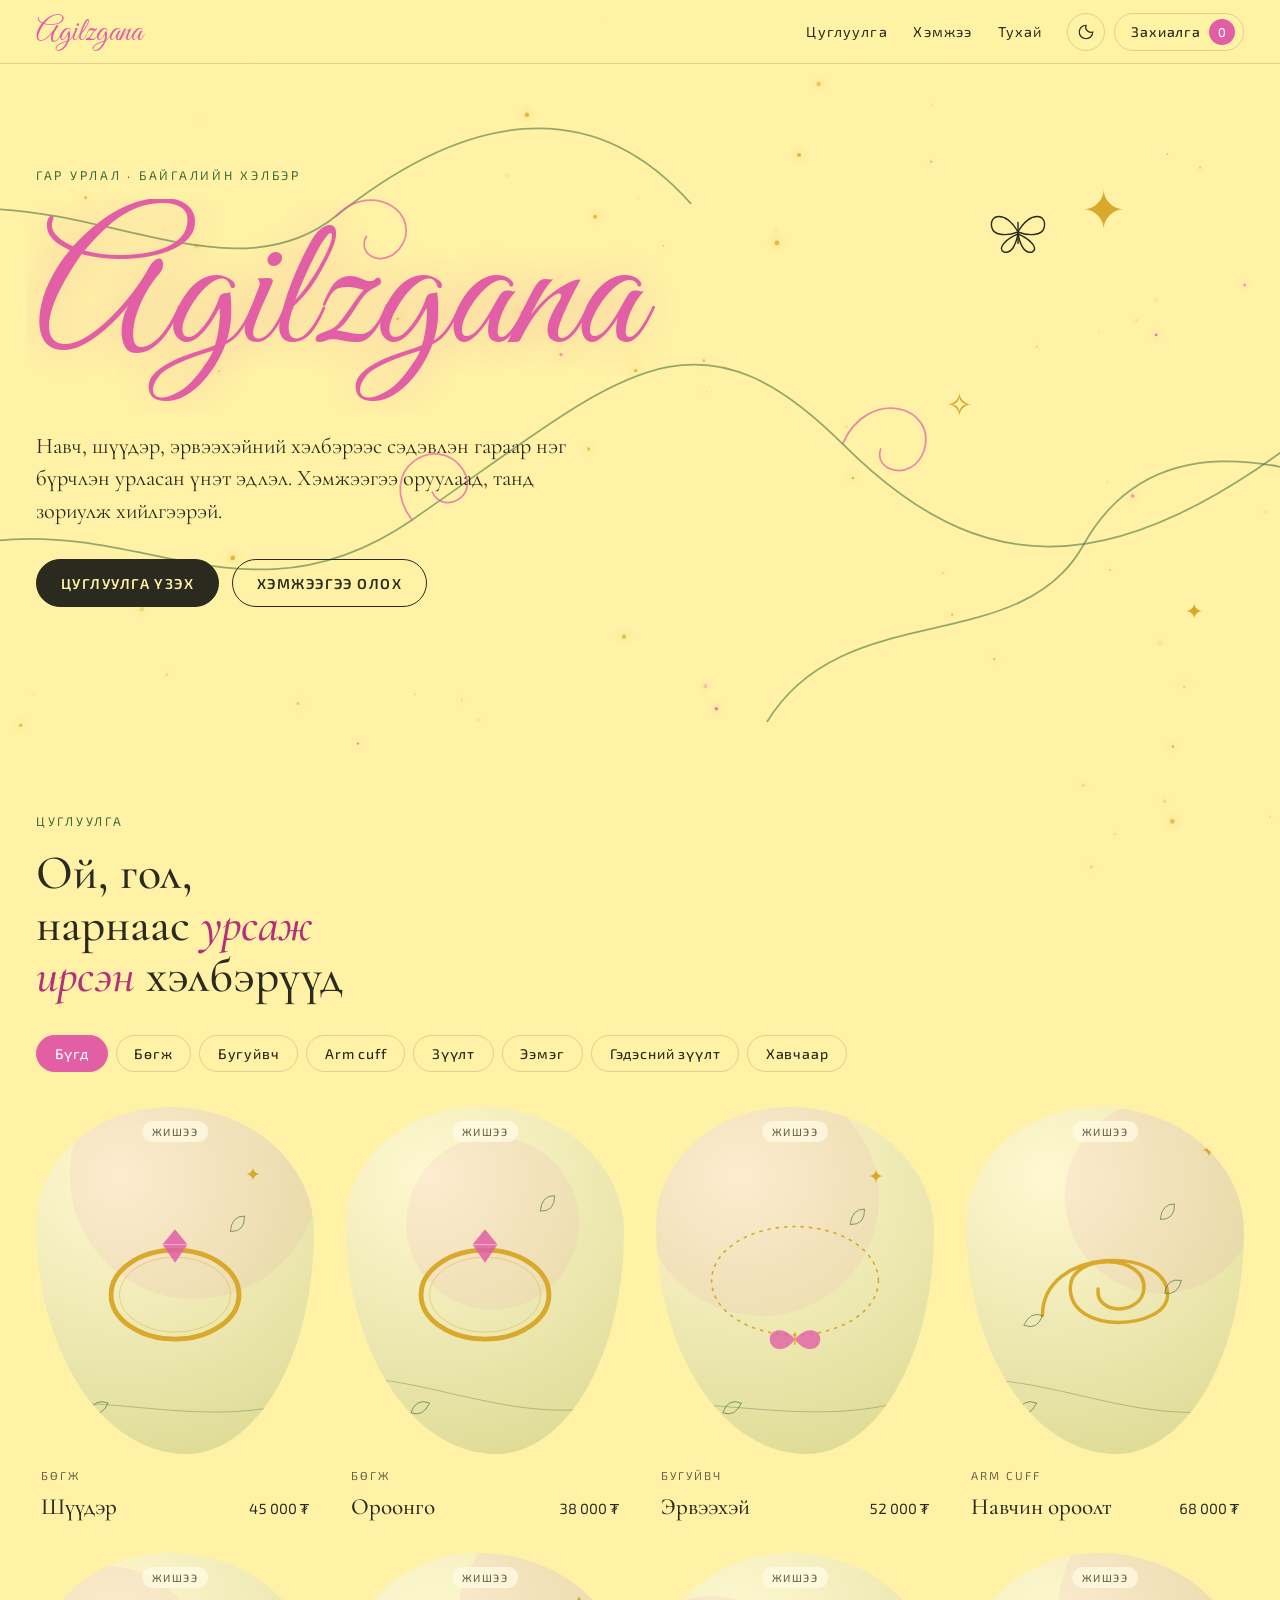
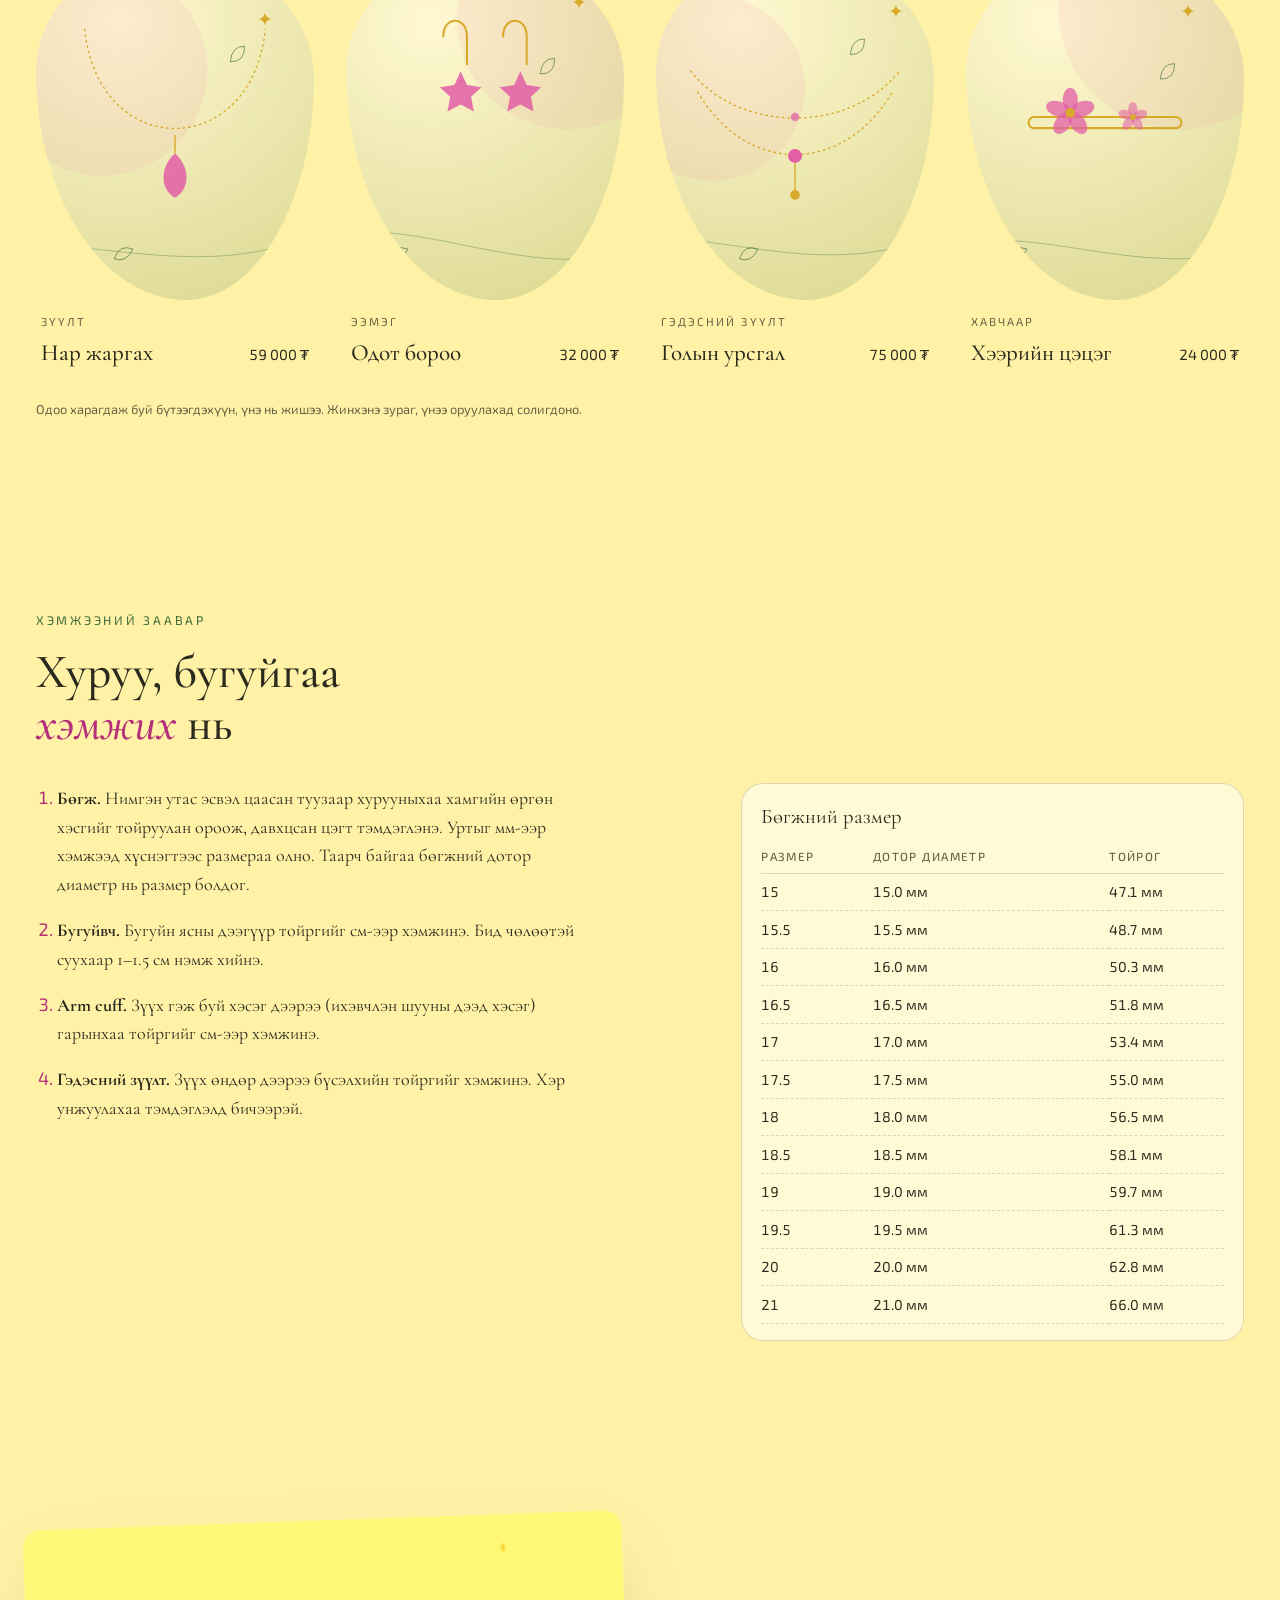
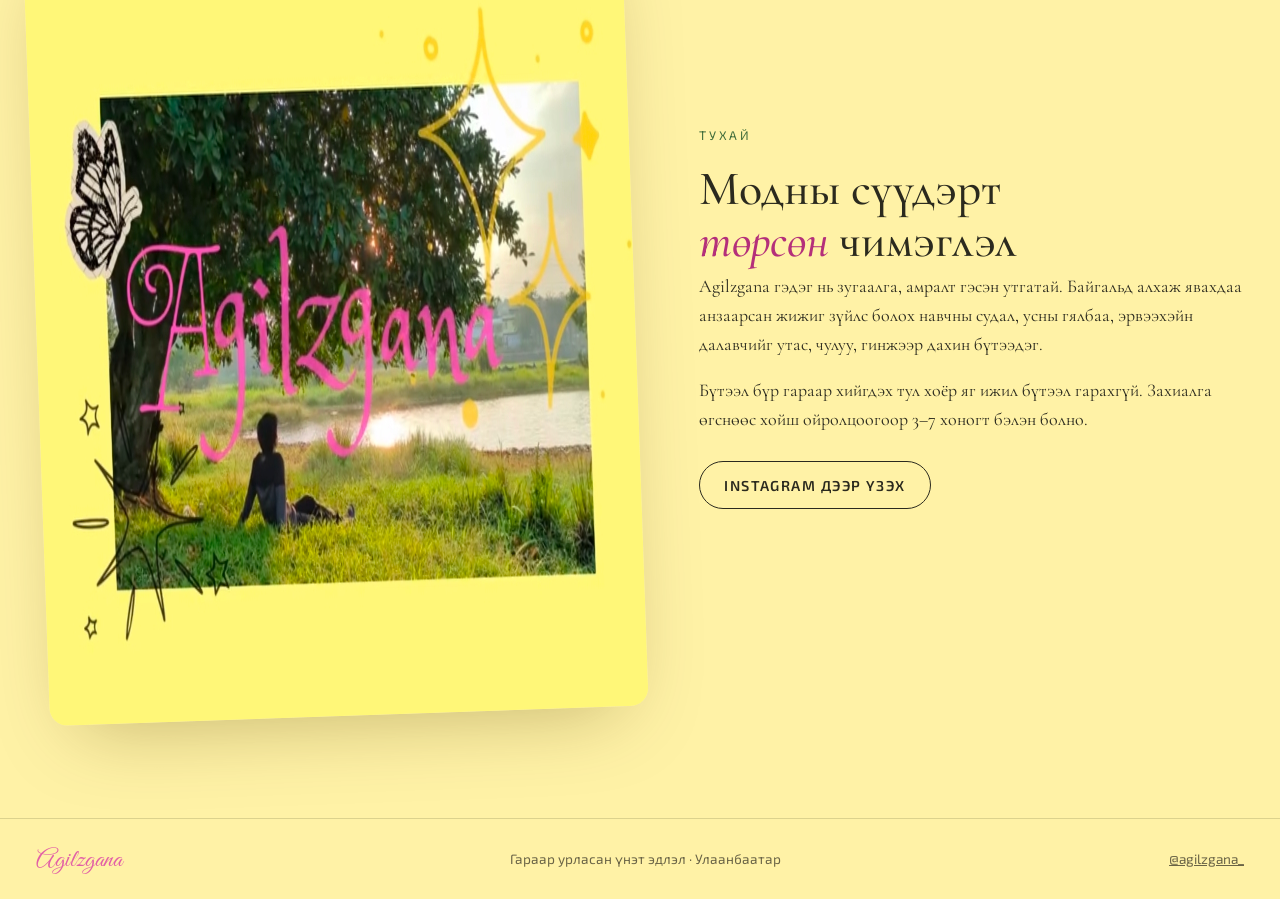
==== index.html @ f11f7a3d "Add Agilzgana storefront: animated hero, collection, size input, Instagram ordering Co-Authored-By: " ====
<!doctype html>
<html lang="mn">
<head>
<meta charset="utf-8">
<meta name="viewport" content="width=device-width, initial-scale=1, viewport-fit=cover">
<title>Agilzgana</title>
<meta name="claude:viewport-fit-sides" content="cover">
<meta name="description" content="Agilzgana: гараар урласан, байгалиас сэдэвлэсэн бөгж, бугуйвч, зүүлт, ээмэг.">
<meta property="og:title" content="Agilzgana">
<meta property="og:description" content="Гараар урласан, байгалиас сэдэвлэсэн үнэт эдлэл">
<meta property="og:image" content="images/banner.jpg">
<link rel="preconnect" href="https://fonts.googleapis.com">
<link rel="preconnect" href="https://fonts.gstatic.com" crossorigin>
<link rel="stylesheet" href="https://fonts.googleapis.com/css2?family=Great+Vibes&family=Cormorant+Garamond:ital,wght@0,400;0,500;0,600;1,400;1,500&family=Exo+2:wght@400;500;600&display=swap">
<link rel="stylesheet" href="styles.css">
<script>document.documentElement.classList.add("js");try{var t=localStorage.getItem("agz-theme");if(t)document.documentElement.setAttribute("data-theme",t)}catch(e){}</script>
</head>
<body>
<canvas id="pollen" aria-hidden="true"></canvas>

<header class="nav" id="top">
  <div class="nav-in">
    <a class="brand" href="#top" aria-label="Agilzgana нүүр">Agilzgana</a>
    <nav class="links" aria-label="Үндсэн цэс">
      <a href="#collection">Цуглуулга</a>
      <a href="#sizes">Хэмжээ</a>
      <a href="#story">Тухай</a>
    </nav>
    <div class="nav-tools">
      <button class="icon-btn" id="themeBtn" type="button" aria-label="Өнгөний горим солих">
        <svg viewBox="0 0 24 24" width="18" height="18" aria-hidden="true"><path d="M12 3a9 9 0 1 0 9 9 7 7 0 0 1-9-9z" fill="none" stroke="currentColor" stroke-width="1.6"/></svg>
      </button>
      <button class="bag-btn" id="bagBtn" type="button">
        Захиалга <span class="bag-count" id="bagCount">0</span>
      </button>
    </div>
  </div>
</header>

<main>
  <!-- HERO -->
  <section class="hero" aria-labelledby="heroTitle">
    <svg class="vines" viewBox="0 0 1200 520" preserveAspectRatio="xMidYMid slice" aria-hidden="true">
      <path class="vine v1" d="M-20 420 C 160 300, 260 470, 420 360 S 640 180, 760 300 S 1000 420, 1220 210"/>
      <path class="vine v2" d="M-20 140 C 120 60, 260 200, 360 120 S 560 20, 640 110"/>
      <path class="vine v3" d="M700 520 C 760 420, 900 470, 950 380 S 1100 300, 1220 360"/>
      <g class="curls">
        <path class="vine v4" d="M420 360 c -30 -40, 20 -70, 40 -40 c 14 22, -16 36, -24 18"/>
        <path class="vine v5" d="M760 300 c 20 -46, 76 -30, 64 6 c -9 24, -40 16, -34 -2"/>
        <path class="vine v6" d="M360 120 c 30 -30, 70 0, 50 26 c -14 16, -34 4, -26 -10"/>
      </g>
    </svg>
    <div class="hero-in">
      <p class="eyebrow swirl-in" style="--d:.1s">Гар урлал · Байгалийн хэлбэр</p>
      <h1 id="heroTitle" class="logotype" aria-label="Agilzgana">
        <span class="logo-word">Agilzgana</span>
      </h1>
      <p class="lede swirl-in" style="--d:.9s">Навч, шүүдэр, эрвээхэйний хэлбэрээс сэдэвлэн гараар нэг бүрчлэн урласан үнэт эдлэл. Хэмжээгээ оруулаад, танд зориулж хийлгээрэй.</p>
      <div class="hero-cta swirl-in" style="--d:1.1s">
        <a class="btn primary" href="#collection">Цуглуулга үзэх</a>
        <a class="btn ghost" href="#sizes">Хэмжээгээ олох</a>
      </div>
    </div>
    <div class="orbit" aria-hidden="true">
      <span class="spark s1">✦</span><span class="spark s2">✧</span><span class="spark s3">✦</span>
      <svg class="butterfly" viewBox="0 0 64 48" width="64" height="48"><g fill="none" stroke="currentColor" stroke-width="1.4"><path class="wing l" d="M32 24 C 20 2, 2 6, 6 20 C 8 28, 22 28, 32 24 Z M32 26 C 22 30, 10 40, 18 44 C 26 46, 30 36, 32 26 Z"/><path class="wing r" d="M32 24 C 44 2, 62 6, 58 20 C 56 28, 42 28, 32 24 Z M32 26 C 42 30, 54 40, 46 44 C 38 46, 34 36, 32 26 Z"/><path d="M32 14 V36"/></g></svg>
    </div>
  </section>

  <!-- CATEGORIES + GRID -->
  <section class="collection" id="collection" aria-labelledby="colTitle">
    <div class="section-head">
      <p class="eyebrow">Цуглуулга</p>
      <h2 id="colTitle" class="h2">Ой, гол, нарнаас <em>урсаж ирсэн</em> хэлбэрүүд</h2>
    </div>
    <div class="cats" id="cats" role="tablist" aria-label="Төрөл"></div>
    <div class="grid" id="grid"></div>
    <p class="note" id="exampleNote" hidden>Одоо харагдаж буй бүтээгдэхүүн, үнэ нь жишээ. Жинхэнэ зураг, үнээ оруулахад солигдоно.</p>
  </section>

  <!-- SIZE GUIDE -->
  <section class="sizes" id="sizes" aria-labelledby="sizeTitle">
    <div class="section-head">
      <p class="eyebrow">Хэмжээний заавар</p>
      <h2 id="sizeTitle" class="h2">Хуруу, бугуйгаа <em>хэмжих</em> нь</h2>
    </div>
    <div class="size-wrap">
      <ol class="steps">
        <li><strong>Бөгж.</strong> Нимгэн утас эсвэл цаасан туузаар хурууныхаа хамгийн өргөн хэсгийг тойруулан ороож, давхцсан цэгт тэмдэглэнэ. Уртыг мм-ээр хэмжээд хүснэгтээс размераа олно. Таарч байгаа бөгжний дотор диаметр нь размер болдог.</li>
        <li><strong>Бугуйвч.</strong> Бугуйн ясны дээгүүр тойргийг см-ээр хэмжинэ. Бид чөлөөтэй суухаар 1–1.5 см нэмж хийнэ.</li>
        <li><strong>Arm cuff.</strong> Зүүх гэж буй хэсэг дээрээ (ихэвчлэн шууны дээд хэсэг) гарынхаа тойргийг см-ээр хэмжинэ.</li>
        <li><strong>Гэдэсний зүүлт.</strong> Зүүх өндөр дээрээ бүсэлхийн тойргийг хэмжинэ. Хэр унжуулахаа тэмдэглэлд бичээрэй.</li>
      </ol>
      <div class="table-wrap">
        <table class="size-table">
          <caption>Бөгжний размер</caption>
          <thead><tr><th scope="col">Размер</th><th scope="col">Дотор диаметр</th><th scope="col">Тойрог</th></tr></thead>
          <tbody id="sizeRows"></tbody>
        </table>
      </div>
    </div>
  </section>

  <!-- STORY -->
  <section class="story" id="story" aria-labelledby="storyTitle">
    <figure class="story-photo">
      <img src="images/banner.jpg" alt="Agilzgana брэндийн баннер: модны сүүдэрт, нуурын эрэг дээр амарч буй хүн" loading="lazy" width="1080" height="796">
    </figure>
    <div class="story-text">
      <p class="eyebrow">Тухай</p>
      <h2 id="storyTitle" class="h2">Модны сүүдэрт <em>төрсөн</em> чимэглэл</h2>
      <p>Agilzgana гэдэг нь зугаалга, амралт гэсэн утгатай. Байгальд алхаж явахдаа анзаарсан жижиг зүйлс болох навчны судал, усны гялбаа, эрвээхэйн далавчийг утас, чулуу, гинжээр дахин бүтээдэг.</p>
      <p>Бүтээл бүр гараар хийгдэх тул хоёр яг ижил бүтээл гарахгүй. Захиалга өгснөөс хойш ойролцоогоор 3–7 хоногт бэлэн болно.</p>
      <a class="btn ghost" id="igLink" href="https://www.instagram.com/agilzgana_/" target="_blank" rel="noopener">Instagram дээр үзэх</a>
    </div>
  </section>
</main>

<footer class="foot">
  <div class="foot-in">
    <span class="brand small">Agilzgana</span>
    <span>Гараар урласан үнэт эдлэл · Улаанбаатар</span>
    <a href="https://www.instagram.com/agilzgana_/" target="_blank" rel="noopener">@agilzgana_</a>
  </div>
</footer>

<!-- PRODUCT PANEL -->
<div class="veil" id="veil" hidden></div>
<section class="panel product-panel" id="productPanel" role="dialog" aria-modal="true" aria-labelledby="pName" hidden>
  <button class="close" type="button" data-close aria-label="Хаах">×</button>
  <div class="pp-grid">
    <div class="pp-media" id="pMedia"></div>
    <form class="pp-info" id="pForm" novalidate>
      <p class="eyebrow" id="pCat"></p>
      <h3 class="pp-name" id="pName"></h3>
      <p class="pp-price" id="pPrice"></p>
      <p class="pp-desc" id="pDesc"></p>
      <p class="pp-mat" id="pMat"></p>
      <div class="field" id="sizeField"></div>
      <div class="field">
        <label for="pQty">Тоо ширхэг</label>
        <div class="qty">
          <button type="button" id="qtyMinus" aria-label="Хасах">−</button>
          <input id="pQty" type="number" min="1" max="20" value="1" inputmode="numeric">
          <button type="button" id="qtyPlus" aria-label="Нэмэх">+</button>
        </div>
      </div>
      <div class="field">
        <label for="pNote">Нэмэлт хүсэлт <span class="opt">(заавал биш)</span></label>
        <textarea id="pNote" rows="2" placeholder="Өнгө, чулуу, бэлгийн боодол гэх мэт"></textarea>
      </div>
      <p class="err" id="pErr" role="alert"></p>
      <button class="btn primary wide" type="submit">Захиалгад нэмэх</button>
    </form>
  </div>
</section>

<!-- ORDER PANEL -->
<aside class="panel bag-panel" id="bagPanel" role="dialog" aria-modal="true" aria-labelledby="bagTitle" hidden>
  <button class="close" type="button" data-close aria-label="Хаах">×</button>
  <h3 class="bag-title" id="bagTitle">Таны захиалга</h3>
  <ul class="bag-list" id="bagList"></ul>
  <p class="bag-empty" id="bagEmpty">Одоогоор хоосон байна. Цуглуулгаас сонгоод хэмжээгээ оруулаарай.</p>
  <p class="bag-total" id="bagTotal"></p>
  <form class="order-form" id="orderForm" novalidate>
    <div class="field"><label for="oName">Нэр</label><input id="oName" autocomplete="name" required></div>
    <div class="field"><label for="oPhone">Утас</label><input id="oPhone" type="tel" autocomplete="tel" inputmode="tel" required></div>
    <div class="field"><label for="oIg">Instagram хаяг <span class="opt">(заавал биш)</span></label><input id="oIg" placeholder="@"></div>
    <div class="field"><label for="oAddr">Хүргэлтийн хаяг эсвэл авах газар</label><textarea id="oAddr" rows="2" required></textarea></div>
    <p class="err" id="oErr" role="alert"></p>
    <button class="btn primary wide" type="submit">Захиалга бэлдэх</button>
  </form>
  <div class="sent" id="sentBox" hidden>
    <p class="sent-lede">Захиалгын мэдээлэл бэлэн боллоо. Доорх текстийг хуулаад бидэнд Instagram-аар илгээнэ үү.</p>
    <pre class="order-text" id="orderText"></pre>
    <div class="sent-actions">
      <button class="btn ghost" type="button" id="copyBtn">Текст хуулах</button>
      <a class="btn primary" id="dmLink" href="https://ig.me/m/agilzgana_" target="_blank" rel="noopener">Instagram-аар илгээх</a>
    </div>
    <p class="hint" id="copyHint" role="status"></p>
  </div>
</aside>

<script src="app.js"></script>
</body>
</html>
---- styles.css ----
/* Layout: one flowing scroll, vines drawn behind the hero, glass panels slide over for product + order */
:root {
  --bg: #FFF2A6;          /* banner butter yellow */
  --bg-2: #FFF8D2;        /* lighter butter for surfaces */
  --fg: #2B2A1E;          /* warm ink */
  --muted: #6A6446;
  --petal: #E25FA6;       /* logotype pink */
  --petal-ink: #B4307A;   /* pink for small text, readable on butter */
  --moss: #3E6B3A;        /* leaf green */
  --gold: #D9A92B;        /* sparkle doodles */
  --glass: rgba(255, 252, 232, .72);
  --line: rgba(62, 70, 30, .18);
  --shadow: 0 30px 80px -30px rgba(80, 60, 0, .35);
  --vine: rgba(62, 107, 58, .55);

  --f-script: "Great Vibes", "Snell Roundhand", "Segoe Script", cursive;
  --f-serif: "Cormorant Garamond", "Cormorant", Georgia, "Times New Roman", serif;
  --f-tech: "Exo 2", "Trebuchet MS", system-ui, sans-serif;

  --step-0: 1.125rem;
  --step-1: 1.4rem;
  --step-2: clamp(1.9rem, 1.3rem + 2.4vw, 3rem);
  --step-hero: clamp(4.6rem, 2rem + 13vw, 11.5rem);
  --r: 22px;
  --ease: cubic-bezier(.2, .8, .2, 1);
}
@media (prefers-color-scheme: dark) {
  :root:not([data-theme="light"]) {
    --bg: #0F1710; --bg-2: #172318; --fg: #F5EDCB; --muted: #B9B48F;
    --petal: #FF8CC8; --petal-ink: #FF9FD0; --moss: #9FD48E; --gold: #F1CB5C;
    --glass: rgba(20, 32, 21, .78); --line: rgba(245, 237, 203, .16);
    --shadow: 0 30px 80px -30px rgba(0, 0, 0, .7); --vine: rgba(159, 212, 142, .45);
    color-scheme: dark;
  }
}
:root[data-theme="dark"] {
  --bg: #0F1710; --bg-2: #172318; --fg: #F5EDCB; --muted: #B9B48F;
  --petal: #FF8CC8; --petal-ink: #FF9FD0; --moss: #9FD48E; --gold: #F1CB5C;
  --glass: rgba(20, 32, 21, .78); --line: rgba(245, 237, 203, .16);
  --shadow: 0 30px 80px -30px rgba(0, 0, 0, .7); --vine: rgba(159, 212, 142, .45);
  color-scheme: dark;
}

* { box-sizing: border-box; }
html { scroll-behavior: smooth; }
section[id] { scroll-margin-top: 80px; }
body {
  margin: 0;
  background: var(--bg);
  color: var(--fg);
  font-family: var(--f-serif);
  font-size: var(--step-0);
  line-height: 1.6;
  overflow-x: hidden;
  -webkit-font-smoothing: antialiased;
}
body::before {
  content: ""; position: fixed; inset: 0 0 auto; height: env(safe-area-inset-top, 0px);
  z-index: 30; background: var(--bg);
}
img { max-width: 100%; display: block; }
a { color: inherit; }
:focus-visible { outline: 2px solid var(--petal-ink); outline-offset: 3px; border-radius: 6px; }

#pollen { position: fixed; inset: 0; width: 100%; height: 100%; pointer-events: none; z-index: 0; }
main, .nav, .foot { position: relative; z-index: 1; }

.gutter, .nav-in, .hero-in, .collection, .sizes, .story, .foot-in {
  padding-left: max(16px, env(safe-area-inset-left, 0px));
  padding-right: max(16px, env(safe-area-inset-right, 0px));
}

/* ---------- type ---------- */
.eyebrow {
  font-family: var(--f-tech); font-size: .78rem; letter-spacing: .22em; text-transform: uppercase;
  color: var(--moss); margin: 0 0 .8rem;
}
.h2 {
  font-family: var(--f-serif); font-weight: 500; font-size: var(--step-2); line-height: 1.08;
  margin: 0; text-wrap: balance; max-width: 18ch;
}
.h2 em { font-style: italic; color: var(--petal-ink); }
.brand {
  font-family: var(--f-script); font-size: 2rem; line-height: 1; color: var(--petal);
  text-decoration: none; padding-top: .2rem;
}
.brand.small { font-size: 1.6rem; }

/* ---------- nav ---------- */
.nav { position: sticky; top: env(safe-area-inset-top, 0px); z-index: 20; }
.nav-in {
  max-width: 1240px; margin: 0 auto; display: flex; align-items: center; gap: 1.5rem;
  padding-block: .8rem;
}
.nav::after {
  content: ""; position: absolute; inset: 0; z-index: -1;
  background: color-mix(in srgb, var(--bg) 70%, transparent);
  backdrop-filter: blur(14px); -webkit-backdrop-filter: blur(14px);
  border-bottom: 1px solid var(--line);
}
.links { display: flex; gap: 1.6rem; margin-left: auto; font-family: var(--f-tech); font-size: .9rem; letter-spacing: .08em; }
.links a { text-decoration: none; position: relative; }
.links a::after {
  content: ""; position: absolute; left: 0; right: 0; bottom: -4px; height: 1px; background: var(--petal);
  transform: scaleX(0); transform-origin: left; transition: transform .5s var(--ease);
}
.links a:hover::after { transform: scaleX(1); }
.nav-tools { display: flex; align-items: center; gap: .6rem; }
.icon-btn, .bag-btn {
  font: 500 .88rem var(--f-tech); letter-spacing: .06em; color: var(--fg);
  background: transparent; border: 1px solid var(--line); border-radius: 999px; cursor: pointer;
  height: 38px; display: inline-flex; align-items: center; gap: .5rem;
}
.icon-btn { width: 38px; justify-content: center; }
.bag-btn { padding: 0 .5rem 0 1rem; }
.bag-count {
  min-width: 26px; height: 26px; border-radius: 999px; display: grid; place-items: center;
  background: var(--petal); color: #fff; font-size: .8rem; font-variant-numeric: tabular-nums;
  transition: transform .4s var(--ease);
}
.bag-count.bump { transform: scale(1.35) rotate(-12deg); }

/* ---------- hero ---------- */
.hero { position: relative; overflow: hidden; padding-block: clamp(3rem, 8vw, 7rem) clamp(4rem, 9vw, 8rem); }
.vines { position: absolute; inset: 0; width: 100%; height: 100%; }
.vine {
  fill: none; stroke: var(--vine); stroke-width: 1.4; stroke-linecap: round;
  stroke-dasharray: 1600; stroke-dashoffset: 0;
}
.js .vine { animation: draw 3.2s var(--ease) both; }
.js .v2 { animation-delay: .4s; } .js .v3 { animation-delay: .7s; }
.js .v4, .js .v5, .js .v6 { stroke-dasharray: 300; animation: draw300 1.6s var(--ease) both; animation-delay: 1.8s; }
.v4, .v5, .v6 { stroke: var(--petal); opacity: .7; }
@keyframes draw { from { stroke-dashoffset: 1600; } to { stroke-dashoffset: 0; } }
@keyframes draw300 { from { stroke-dashoffset: 300; } to { stroke-dashoffset: 0; } }

.hero-in { position: relative; max-width: 1240px; margin: 0 auto; }
.logotype { margin: 0; line-height: .9; font-weight: 400; }
.logo-word {
  display: inline-block; font-family: var(--f-script); font-size: var(--step-hero);
  color: var(--petal); padding: .1em .25em .15em .05em; margin-left: -.05em;
  text-shadow: 0 0 40px color-mix(in srgb, var(--petal) 30%, transparent);
}
.js .logo-word { animation: write 2.4s var(--ease) .3s both; }
@keyframes write {
  from { clip-path: inset(0 100% 0 0); filter: blur(10px); transform: translateY(10px) rotate(-3deg); }
  60% { filter: blur(0); }
  to { clip-path: inset(0 -10% 0 0); filter: blur(0); transform: none; }
}
.lede { max-width: 36rem; font-size: var(--step-1); line-height: 1.45; margin: 1.2rem 0 2rem; }
.hero-cta { display: flex; flex-wrap: wrap; gap: .8rem; }

/* swirl-in: elements spiral into place */
.js .swirl-in { animation: swirl 1.4s var(--ease) var(--d, 0s) both; }
@keyframes swirl {
  from { opacity: 0; transform: translate(-40px, 30px) rotate(-8deg) scale(.94); filter: blur(8px); }
  to { opacity: 1; transform: none; filter: blur(0); }
}

.orbit { position: absolute; inset: 0; pointer-events: none; }
.spark { position: absolute; color: var(--gold); font-size: 2rem; animation: twinkle 4s ease-in-out infinite; }
.s1 { right: 12%; top: 16%; font-size: 3.4rem; }
.s2 { right: 24%; top: 48%; animation-delay: 1.2s; }
.s3 { right: 6%; bottom: 14%; font-size: 1.4rem; animation-delay: 2.1s; }
@keyframes twinkle { 0%, 100% { opacity: .9; transform: scale(1) rotate(0); } 50% { opacity: .35; transform: scale(.7) rotate(25deg); } }
.butterfly { position: absolute; right: 18%; top: 22%; color: var(--fg); animation: flutter-path 14s ease-in-out infinite; }
.wing { transform-origin: 32px 24px; animation: flap .35s ease-in-out infinite alternate; }
.wing.r { animation-delay: .02s; }
@keyframes flap { from { transform: scaleX(1); } to { transform: scaleX(.35); } }
@keyframes flutter-path {
  0% { transform: translate(0, 0) rotate(-8deg); }
  25% { transform: translate(-60px, 40px) rotate(6deg); }
  50% { transform: translate(-20px, 90px) rotate(-4deg); }
  75% { transform: translate(40px, 30px) rotate(10deg); }
  100% { transform: translate(0, 0) rotate(-8deg); }
}

/* ---------- buttons ---------- */
.btn {
  font: 600 .9rem var(--f-tech); letter-spacing: .1em; text-transform: uppercase; text-decoration: none;
  display: inline-flex; align-items: center; justify-content: center; gap: .5rem;
  min-height: 48px; padding: 0 1.5rem; border-radius: 999px; cursor: pointer;
  border: 1px solid var(--fg); color: var(--fg); background: transparent;
  transition: transform .4s var(--ease), background .3s, color .3s, box-shadow .4s;
}
.btn:hover { transform: translateY(-2px); }
.btn.primary { background: var(--fg); color: var(--bg); }
.btn.primary:hover { box-shadow: 0 10px 30px -10px var(--petal); }
.btn.wide { width: 100%; }

/* ---------- collection ---------- */
.collection, .sizes { max-width: 1240px; margin: 0 auto; padding-block: clamp(3rem, 7vw, 6rem); }
.section-head { display: grid; gap: .2rem; margin-bottom: 2rem; }
.cats { display: flex; flex-wrap: wrap; gap: .5rem; margin-bottom: 2.2rem; }
.cat {
  font: 500 .88rem var(--f-tech); letter-spacing: .06em; color: var(--fg); cursor: pointer;
  background: transparent; border: 1px solid var(--line); border-radius: 999px; padding: .55rem 1.1rem;
  transition: background .3s, border-color .3s, color .3s;
}
.cat:hover { border-color: var(--petal); }
.cat[aria-selected="true"] { background: var(--petal); border-color: var(--petal); color: #fff; }

.grid { display: grid; grid-template-columns: repeat(auto-fill, minmax(min(100%, 250px), 1fr)); gap: clamp(1rem, 2.5vw, 2rem); }
.card {
  position: relative; text-align: left; cursor: pointer; padding: 0; border: 0; background: none; color: inherit;
  font: inherit; display: grid; gap: .7rem;
}
.card-media {
  position: relative; aspect-ratio: 4 / 5; max-width: 100%; overflow: hidden;
  border-radius: 48% 52% 46% 54% / 34% 36% 64% 66%;
  background: radial-gradient(120% 90% at 30% 20%, var(--bg-2), color-mix(in srgb, var(--moss) 18%, var(--bg)));
  transition: border-radius 1.2s var(--ease), transform .8s var(--ease);
}
.card:hover .card-media { border-radius: 54% 46% 58% 42% / 42% 30% 70% 58%; transform: translateY(-6px) rotate(-1deg); }
.card-media img, .card-media svg { width: 100%; height: 100%; object-fit: cover; }
.card-media::after {
  content: ""; position: absolute; inset: 0;
  background: linear-gradient(115deg, transparent 35%, rgba(255,255,255,.45) 50%, transparent 65%);
  transform: translateX(-120%); transition: transform 1.1s var(--ease);
}
.card:hover .card-media::after { transform: translateX(120%); }
.card-row { display: flex; justify-content: space-between; align-items: baseline; gap: 1rem; padding: 0 .3rem; }
.card-name { font-size: 1.45rem; font-weight: 500; line-height: 1.1; }
.card-price { font-family: var(--f-tech); font-size: .92rem; font-variant-numeric: tabular-nums; white-space: nowrap; }
.card-cat { font-family: var(--f-tech); font-size: .72rem; letter-spacing: .18em; text-transform: uppercase; color: var(--muted); padding: 0 .3rem; }
.tag-example {
  position: absolute; top: 14px; left: 50%; transform: translateX(-50%);
  font: 500 .66rem var(--f-tech); letter-spacing: .14em; text-transform: uppercase;
  background: var(--glass); padding: .25rem .6rem; border-radius: 999px; color: var(--muted);
}
.note { font-family: var(--f-tech); font-size: .8rem; color: var(--muted); margin-top: 2rem; }

/* scroll reveal (only after JS marks items as waiting) */
.reveal-wait { opacity: .3; transform: translateY(36px) rotate(-2.5deg) scale(.97); filter: blur(5px); }
.reveal-on { transition: opacity 1.1s var(--ease), transform 1.3s var(--ease), filter 1.1s var(--ease); transition-delay: var(--d, 0s); }

/* ---------- sizes ---------- */
.size-wrap { display: grid; grid-template-columns: 1.3fr 1fr; gap: clamp(1.5rem, 4vw, 4rem); align-items: start; }
.steps { margin: 0; padding-left: 1.3rem; display: grid; gap: 1rem; max-width: 62ch; }
.steps li::marker { font-family: var(--f-tech); color: var(--petal-ink); }
.table-wrap { overflow-x: auto; background: var(--glass); border: 1px solid var(--line); border-radius: var(--r); padding: 1rem 1.2rem; }
.size-table { width: 100%; border-collapse: collapse; font-family: var(--f-tech); font-size: .9rem; font-variant-numeric: tabular-nums; }
.size-table caption { text-align: left; font-family: var(--f-serif); font-size: 1.3rem; padding-bottom: .5rem; }
.size-table th { text-align: left; font-weight: 500; color: var(--muted); font-size: .74rem; letter-spacing: .12em; text-transform: uppercase; padding: .4rem 0; border-bottom: 1px solid var(--line); }
.size-table td { padding: .42rem 0; border-bottom: 1px dashed var(--line); }

/* ---------- story ---------- */
.story {
  max-width: 1240px; margin: 0 auto; padding-block: clamp(3rem, 7vw, 6rem) clamp(4rem, 8vw, 7rem);
  display: grid; grid-template-columns: 1.1fr 1fr; gap: clamp(1.5rem, 5vw, 5rem); align-items: center;
}
.story-photo { margin: 0; transform: rotate(-2deg); }
.story-photo img { border-radius: 18px; box-shadow: var(--shadow); }
.story-text { display: grid; gap: .3rem; max-width: 34rem; }
.story-text p { margin: 0 0 .8rem; }
.story-text .btn { justify-self: start; margin-top: .6rem; }

.foot { border-top: 1px solid var(--line); }
.foot-in {
  max-width: 1240px; margin: 0 auto; padding-block: 1.6rem calc(1.6rem + env(safe-area-inset-bottom, 0px));
  display: flex; flex-wrap: wrap; gap: 1rem 2rem; align-items: center; justify-content: space-between;
  font-family: var(--f-tech); font-size: .85rem; color: var(--muted);
}

/* ---------- panels ---------- */
.veil { position: fixed; inset: 0; z-index: 40; background: color-mix(in srgb, var(--fg) 35%, transparent); backdrop-filter: blur(4px); animation: fade .4s both; }
@keyframes fade { from { opacity: 0; } }
.panel {
  position: fixed; z-index: 50; background: var(--glass); color: var(--fg);
  backdrop-filter: blur(24px) saturate(1.2); -webkit-backdrop-filter: blur(24px) saturate(1.2);
  border: 1px solid var(--line); box-shadow: var(--shadow); overflow-y: auto; overscroll-behavior: contain;
}
.product-panel {
  inset: max(16px, env(safe-area-inset-top, 0px)) max(16px, env(safe-area-inset-right, 0px)) max(16px, env(safe-area-inset-bottom, 0px)) max(16px, env(safe-area-inset-left, 0px));
  margin: auto; max-width: 1040px; max-height: min(760px, calc(100% - 32px)); border-radius: 28px;
  animation: bloom .8s var(--ease) both;
}
@keyframes bloom { from { opacity: 0; transform: scale(.9) rotate(-2deg); filter: blur(10px); clip-path: circle(10% at 50% 50%); } to { clip-path: circle(150% at 50% 50%); } }
.bag-panel {
  top: 0; right: 0; bottom: 0; width: min(460px, 100%);
  padding: calc(1.6rem + env(safe-area-inset-top, 0px)) max(1.6rem, env(safe-area-inset-right, 0px)) calc(1.6rem + env(safe-area-inset-bottom, 0px)) 1.6rem;
  border-radius: 28px 0 0 28px; animation: slide .7s var(--ease) both;
}
@keyframes slide { from { transform: translateX(100%); } }
.close {
  position: absolute; top: 12px; right: 12px; width: 42px; height: 42px; border-radius: 999px; z-index: 2;
  border: 1px solid var(--line); background: var(--bg-2); color: var(--fg); font-size: 1.5rem; line-height: 1; cursor: pointer;
}
.bag-panel .close { top: calc(12px + env(safe-area-inset-top, 0px)); }

.pp-grid { display: grid; grid-template-columns: 1fr 1fr; min-height: 100%; }
.pp-media { position: relative; min-height: 320px; background: radial-gradient(120% 90% at 30% 20%, var(--bg-2), color-mix(in srgb, var(--moss) 22%, var(--bg))); display: grid; gap: 4px; }
.pp-media img, .pp-media svg { width: 100%; height: 100%; object-fit: cover; }
.pp-info { padding: clamp(1.4rem, 3vw, 2.6rem); display: grid; gap: .3rem; align-content: start; min-width: 0; }
.pp-name { font-family: var(--f-script); font-weight: 400; font-size: clamp(2.6rem, 2rem + 2vw, 3.6rem); line-height: 1; margin: 0; color: var(--petal); }
.pp-name.cyr { font-family: var(--f-serif); font-style: italic; font-weight: 500; }
.pp-price { font-family: var(--f-tech); font-size: 1.1rem; margin: .2rem 0 .6rem; font-variant-numeric: tabular-nums; }
.pp-desc { margin: 0; }
.pp-mat { margin: 0 0 1rem; font-family: var(--f-tech); font-size: .82rem; color: var(--muted); }

.field { display: grid; gap: .35rem; margin-bottom: .9rem; }
.field label, .field .label { font-family: var(--f-tech); font-size: .78rem; letter-spacing: .12em; text-transform: uppercase; color: var(--muted); }
.opt { text-transform: none; letter-spacing: 0; }
.field input, .field textarea, .field select {
  font: 1.05rem var(--f-serif); color: var(--fg); background: var(--bg-2);
  border: 1px solid var(--line); border-radius: 14px; padding: .65rem .9rem; width: 100%;
}
.field input:focus, .field textarea:focus, .field select:focus { outline: none; border-color: var(--petal); box-shadow: 0 0 0 3px color-mix(in srgb, var(--petal) 25%, transparent); }
.field .help { font-family: var(--f-tech); font-size: .74rem; color: var(--muted); margin: 0; }
.chips { display: flex; flex-wrap: wrap; gap: .4rem; }
.chip {
  font: 500 .9rem var(--f-tech); min-width: 46px; height: 42px; padding: 0 .7rem; border-radius: 12px; cursor: pointer;
  border: 1px solid var(--line); background: var(--bg-2); color: var(--fg); font-variant-numeric: tabular-nums;
}
.chip[aria-pressed="true"] { background: var(--petal); border-color: var(--petal); color: #fff; }
.unit-row { display: flex; align-items: center; gap: .6rem; }
.unit-row input { max-width: 9rem; }
.unit-row span { font-family: var(--f-tech); color: var(--muted); }
.qty { display: inline-flex; align-items: center; border: 1px solid var(--line); border-radius: 14px; width: max-content; background: var(--bg-2); }
.qty button { width: 42px; height: 42px; border: 0; background: none; color: var(--fg); font-size: 1.2rem; cursor: pointer; }
.qty input { width: 3.2rem; border: 0; text-align: center; background: none; padding: 0; font-family: var(--f-tech); }
.err { color: var(--petal-ink); font-family: var(--f-tech); font-size: .82rem; min-height: 1.2em; margin: 0 0 .4rem; }

.bag-title { font-family: var(--f-serif); font-weight: 500; font-size: 2rem; margin: 0 0 1rem; }
.bag-list { list-style: none; margin: 0; padding: 0; display: grid; gap: .8rem; }
.bag-item { display: grid; grid-template-columns: 64px 1fr auto; gap: .8rem; align-items: center; padding-bottom: .8rem; border-bottom: 1px solid var(--line); }
.bag-thumb { width: 64px; height: 64px; border-radius: 40% 60% 50% 50%; overflow: hidden; background: var(--bg-2); }
.bag-thumb img, .bag-thumb svg { width: 100%; height: 100%; object-fit: cover; }
.bag-item h4 { margin: 0; font-weight: 500; font-size: 1.15rem; line-height: 1.2; }
.bag-meta { font-family: var(--f-tech); font-size: .76rem; color: var(--muted); }
.bag-item .rm { border: 0; background: none; color: var(--muted); cursor: pointer; font-family: var(--f-tech); font-size: .78rem; text-decoration: underline; }
.bag-empty { color: var(--muted); }
.bag-total { font-family: var(--f-tech); font-size: 1.05rem; text-align: right; margin: 1rem 0 1.4rem; font-variant-numeric: tabular-nums; }
.order-text {
  white-space: pre-wrap; font-family: var(--f-tech); font-size: .82rem; line-height: 1.5;
  background: var(--bg-2); border: 1px solid var(--line); border-radius: 14px; padding: 1rem; max-height: 240px; overflow: auto;
}
.sent-actions { display: flex; flex-wrap: wrap; gap: .6rem; }
.hint { font-family: var(--f-tech); font-size: .8rem; color: var(--moss); min-height: 1.2em; }

/* ---------- responsive ---------- */
@media (max-width: 860px) {
  .size-wrap, .story { grid-template-columns: 1fr; }
  .pp-grid { grid-template-columns: 1fr; }
  .pp-media { min-height: 0; aspect-ratio: 1 / 1; }
  .butterfly { right: 6%; top: 4%; }
}
@media (max-width: 640px) {
  .links { display: none; }
  .nav-tools { margin-left: auto; }
  .s2 { display: none; }
  .bag-panel { border-radius: 0; }
  .grid { grid-template-columns: repeat(2, minmax(0, 1fr)); gap: 1.4rem .8rem; }
  .card-row { flex-direction: column; gap: .1rem; }
  .card-name { font-size: 1.2rem; }
  .tag-example { top: 8px; font-size: .58rem; }
}

@media (prefers-reduced-motion: reduce) {
  *, *::before, *::after { animation-duration: .01ms !important; animation-iteration-count: 1 !important; transition-duration: .01ms !important; }
  .reveal-wait { opacity: 1; transform: none; filter: none; }
}
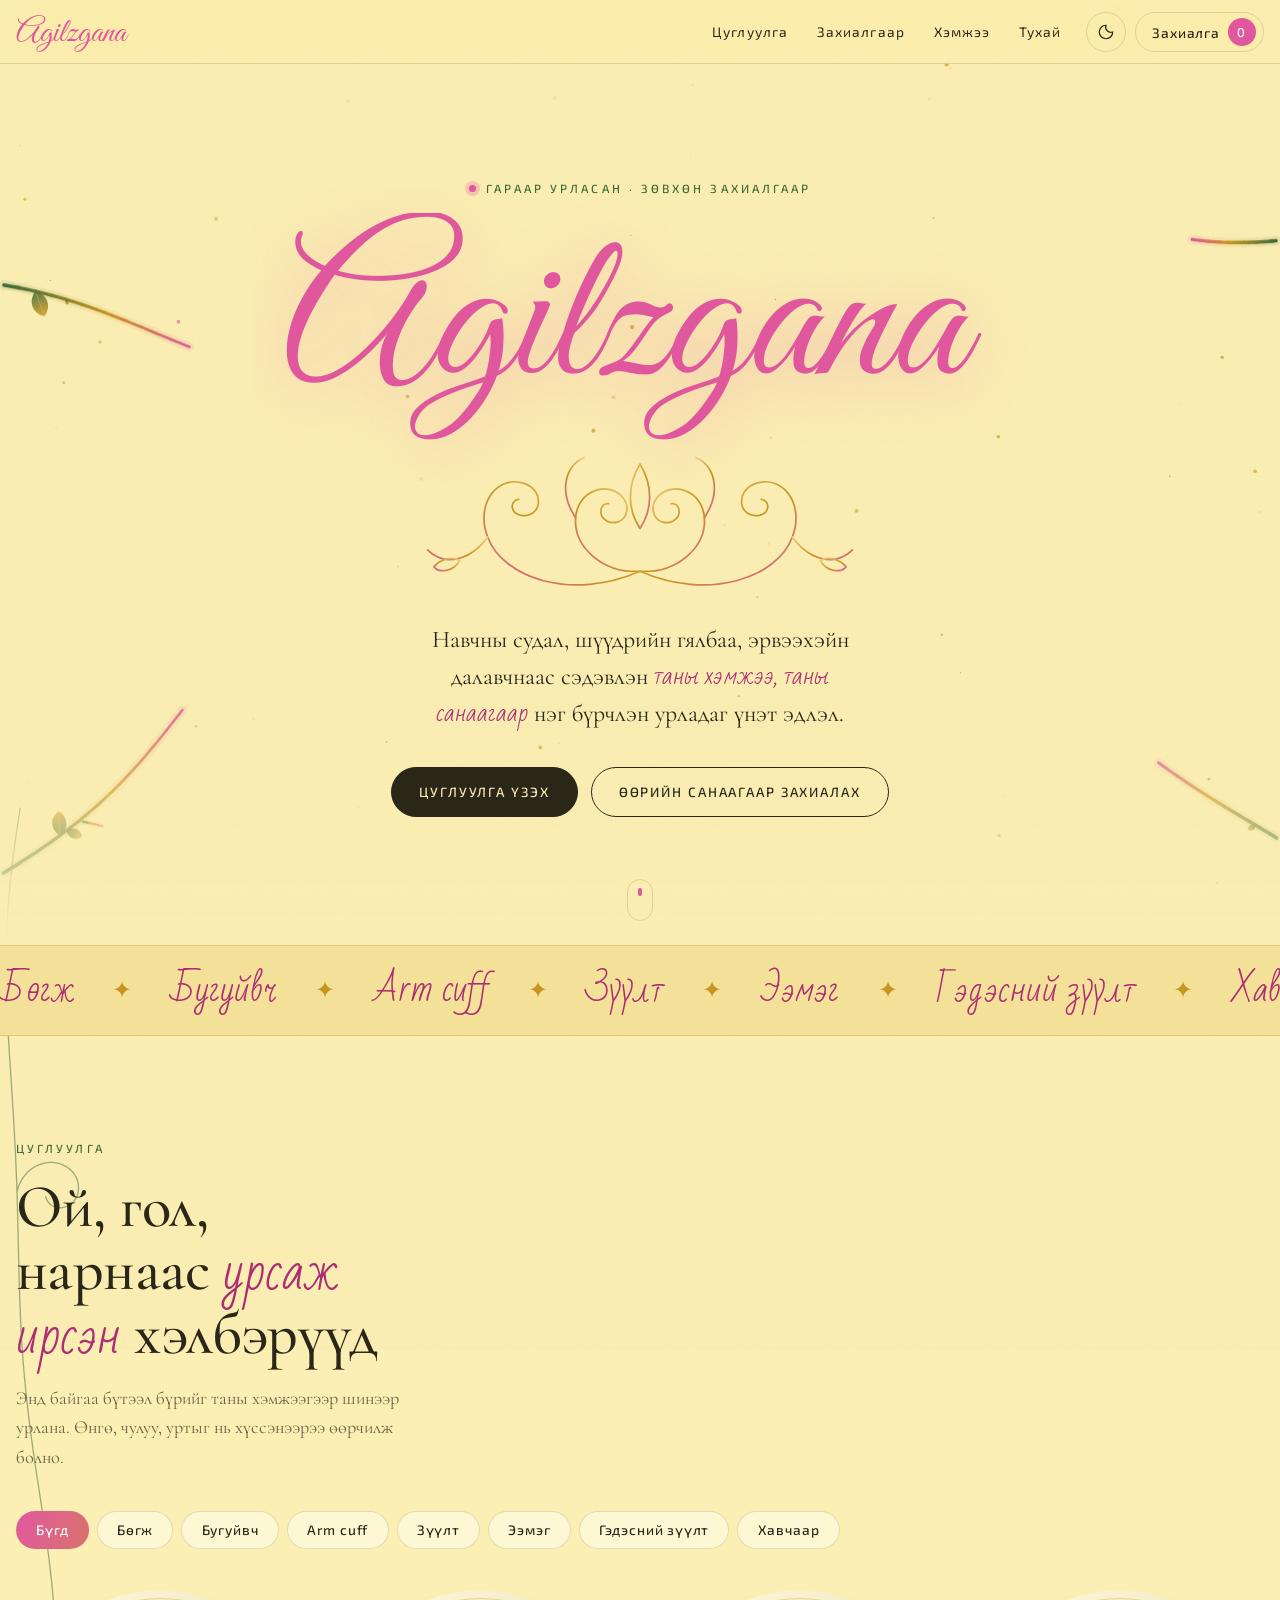
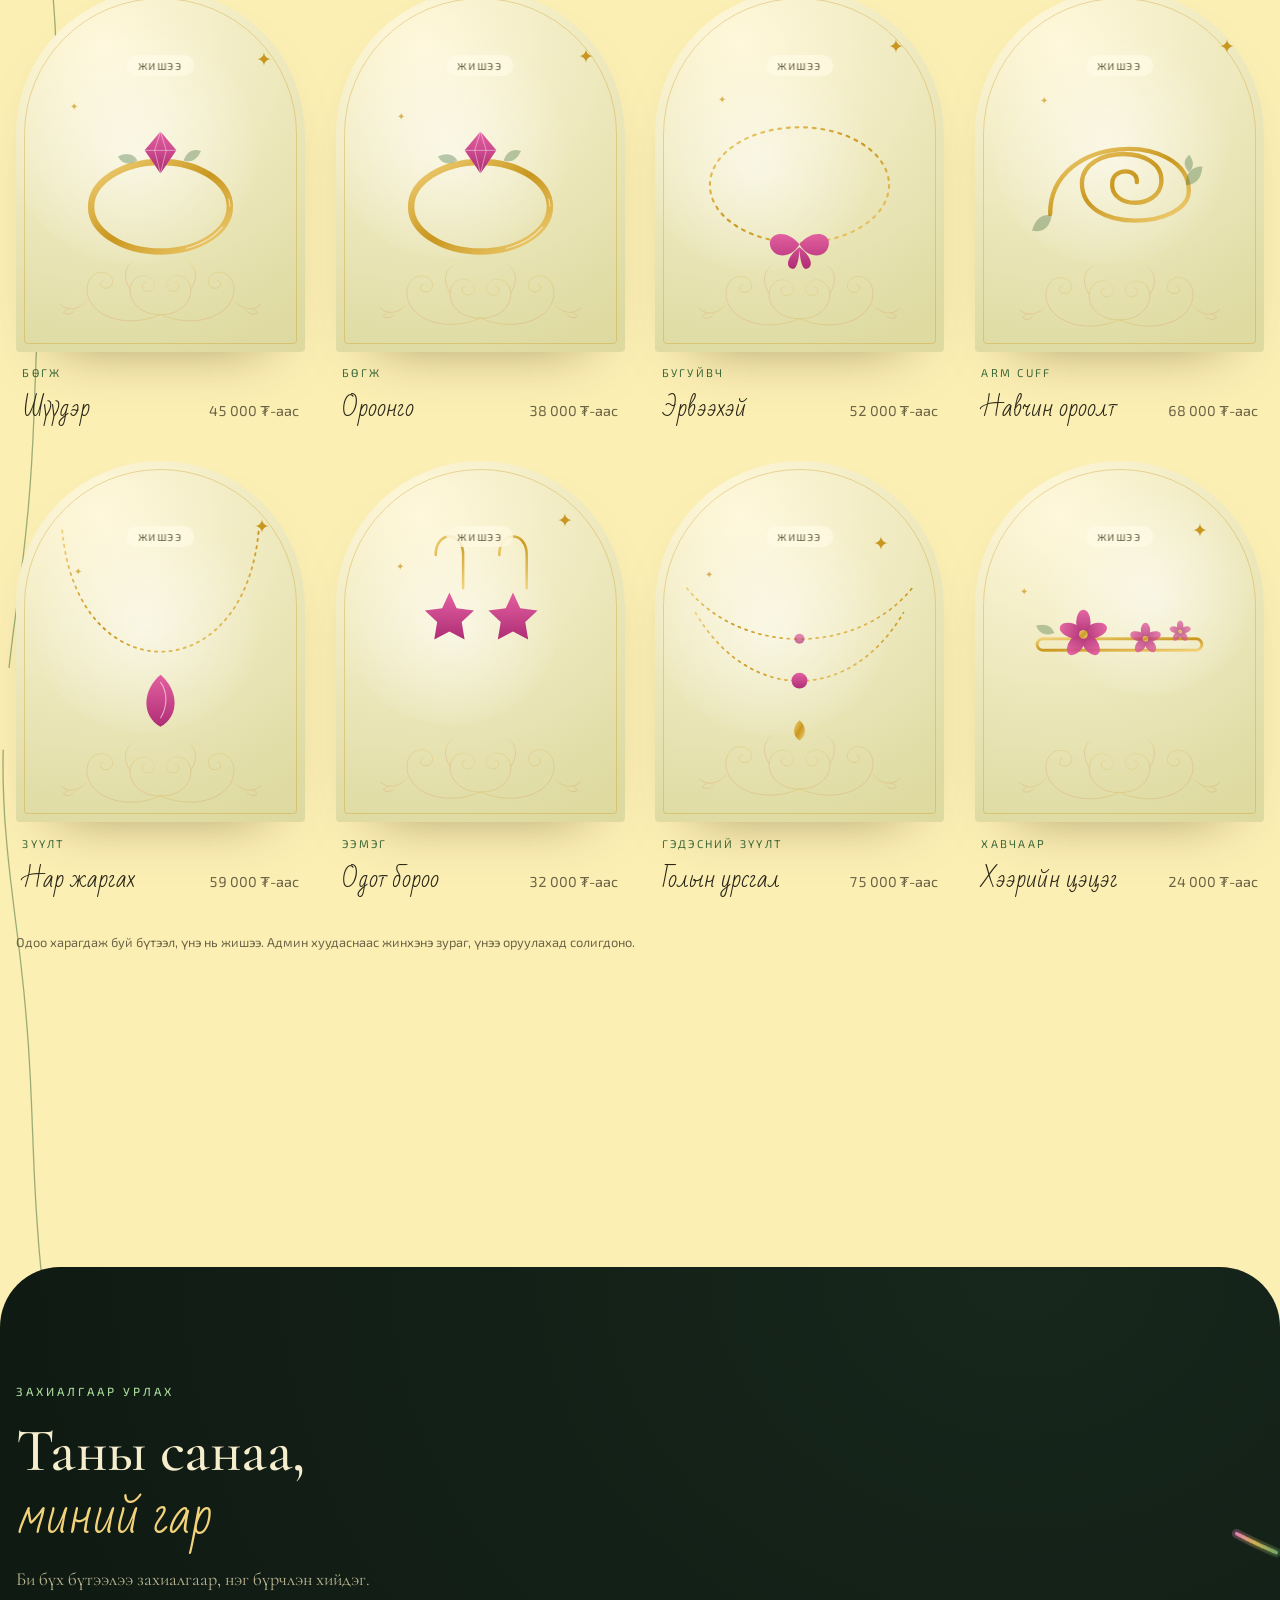
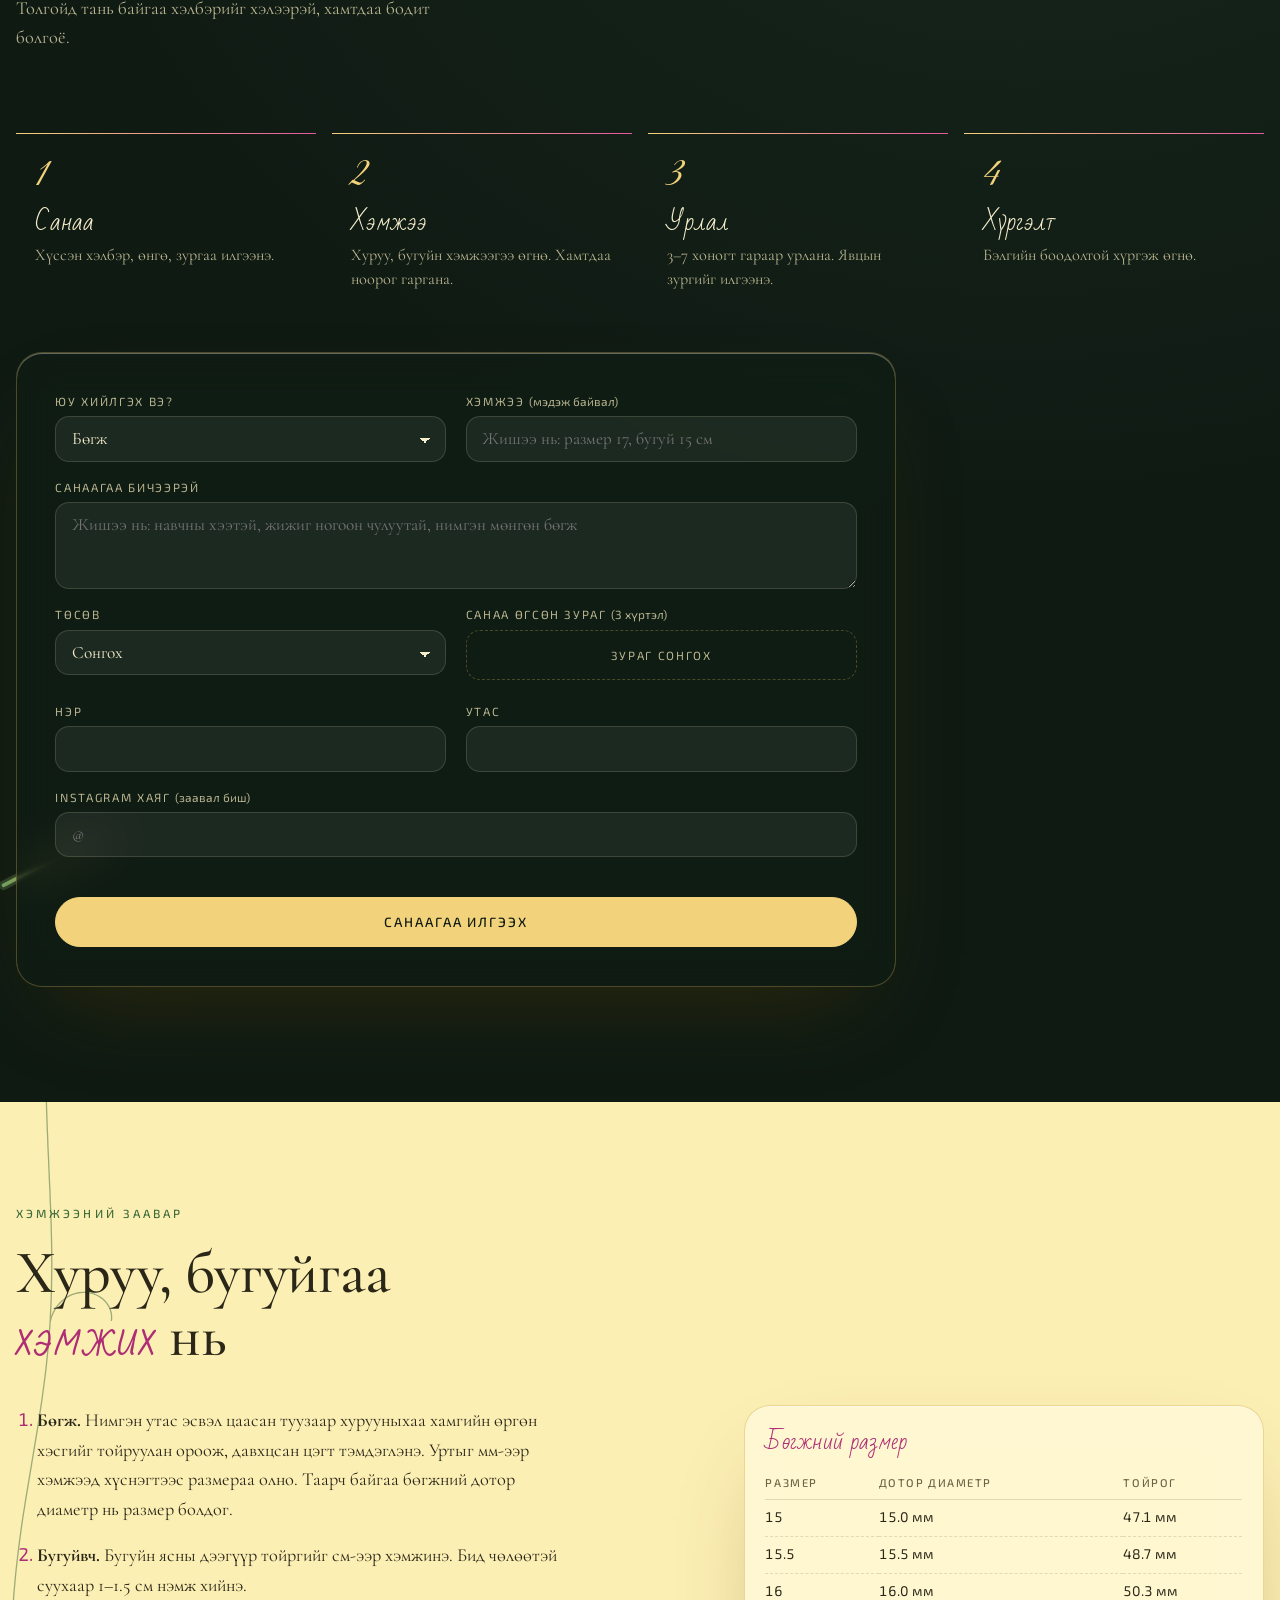
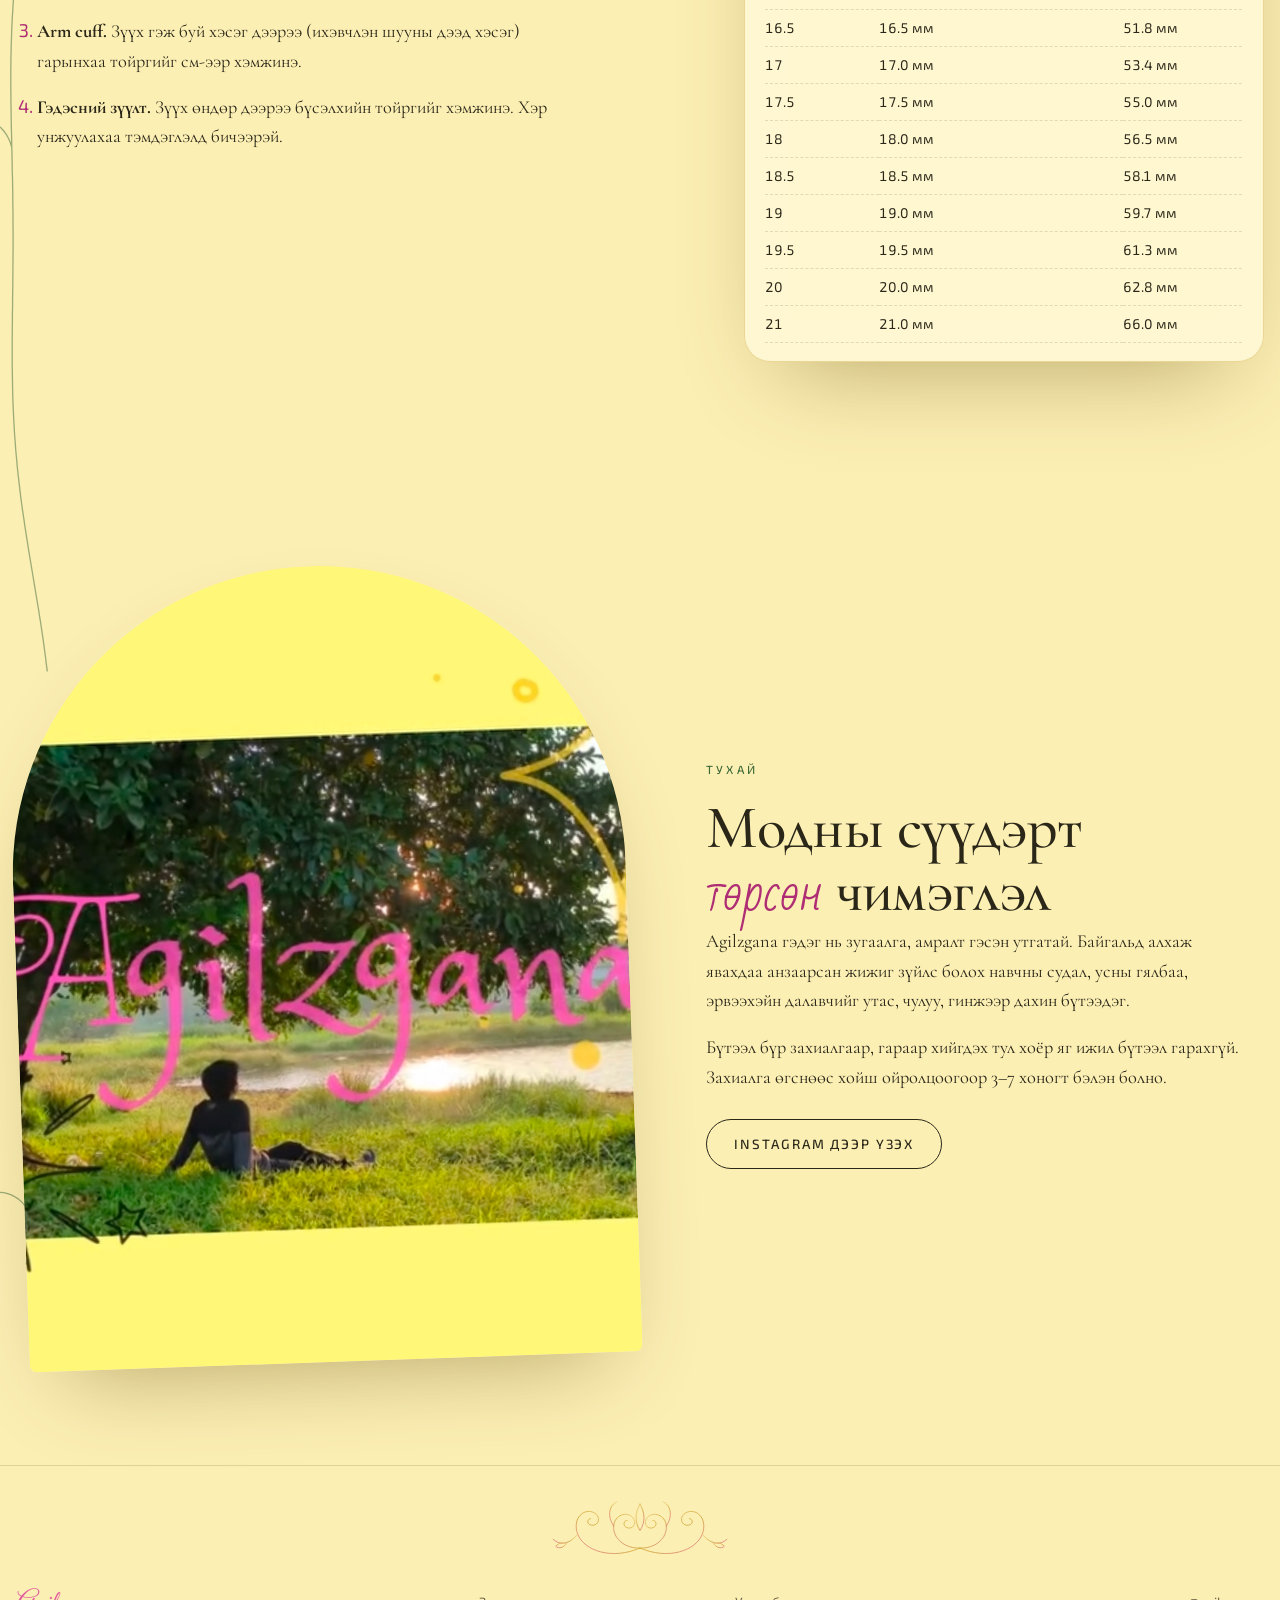
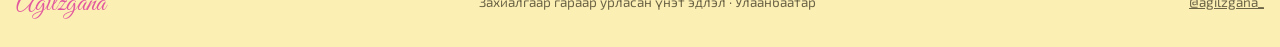
==== commit 44c0005c: "Redesign with living ugalz garden, bespoke orders, D1/KV backend and admin - Canvas-grown ornamental" ====
--- a/index.html
+++ b/index.html
@@ -5,77 +5,156 @@
 <meta name="viewport" content="width=device-width, initial-scale=1, viewport-fit=cover">
 <title>Agilzgana</title>
 <meta name="claude:viewport-fit-sides" content="cover">
-<meta name="description" content="Agilzgana: гараар урласан, байгалиас сэдэвлэсэн бөгж, бугуйвч, зүүлт, ээмэг.">
+<meta name="description" content="Agilzgana: таны хэмжээ, таны санаагаар гараар урладаг, байгалиас сэдэвлэсэн үнэт эдлэл.">
 <meta property="og:title" content="Agilzgana">
-<meta property="og:description" content="Гараар урласан, байгалиас сэдэвлэсэн үнэт эдлэл">
+<meta property="og:description" content="Захиалгаар гараар урладаг, байгалиас сэдэвлэсэн үнэт эдлэл">
 <meta property="og:image" content="images/banner.jpg">
+<meta name="theme-color" content="#FCEFB4">
 <link rel="preconnect" href="https://fonts.googleapis.com">
 <link rel="preconnect" href="https://fonts.gstatic.com" crossorigin>
-<link rel="stylesheet" href="https://fonts.googleapis.com/css2?family=Great+Vibes&family=Cormorant+Garamond:ital,wght@0,400;0,500;0,600;1,400;1,500&family=Exo+2:wght@400;500;600&display=swap">
+<link rel="stylesheet" href="https://fonts.googleapis.com/css2?family=Great+Vibes&family=Bad+Script&family=Cormorant+Garamond:ital,wght@0,400;0,500;0,600;1,400;1,500&family=Exo+2:wght@300;400;500;600&display=swap">
 <link rel="stylesheet" href="styles.css">
-<script>document.documentElement.classList.add("js");try{var t=localStorage.getItem("agz-theme");if(t)document.documentElement.setAttribute("data-theme",t)}catch(e){}</script>
+<script>document.documentElement.classList.add("js");try{var t=localStorage.getItem("agz-theme");if(t)document.documentElement.setAttribute("data-theme",t);if(sessionStorage.getItem("agz-intro"))document.documentElement.classList.add("no-intro")}catch(e){}</script>
 </head>
 <body>
+
+<!-- Reusable ornament: a mirrored угалз scroll -->
+<svg width="0" height="0" style="position:absolute" aria-hidden="true">
+  <defs>
+    <linearGradient id="goldGrad" x1="0" y1="0" x2="1" y2="1">
+      <stop offset="0" style="stop-color:var(--gold-hi)"/><stop offset=".55" style="stop-color:var(--gold)"/><stop offset="1" style="stop-color:var(--petal)"/>
+    </linearGradient>
+    <g id="ugalzHalf">
+      <path pathLength="1" d="M0 34 C 34 36, 62 12, 60 -16 C 58 -42, 30 -50, 17 -36 C 5 -23, 17 -6, 31 -13 C 40 -18, 37 -30, 29 -29"/>
+      <path pathLength="1" d="M0 34 C 64 62, 128 40, 142 2 C 154 -30, 132 -56, 108 -48 C 88 -41, 92 -16, 110 -18 C 121 -19, 122 -32, 113 -33"/>
+      <path pathLength="1" d="M142 2 C 158 24, 182 30, 198 14"/>
+      <path pathLength="1" d="M60 -16 C 76 -40, 70 -64, 52 -72"/>
+      <path pathLength="1" d="M168 24 c 6 10, 18 12, 24 6 c -6 -8, -18 -10, -24 -6z"/>
+    </g>
+    <symbol id="ugalz" viewBox="-205 -80 410 140">
+      <use href="#ugalzHalf"/>
+      <use href="#ugalzHalf" transform="scale(-1 1)"/>
+      <path pathLength="1" d="M0 -66 C 12 -46, 12 -24, 0 -6 C -12 -24, -12 -46, 0 -66 Z"/>
+      <path pathLength="1" d="M0 34 C 0 44, 0 52, 0 58"/>
+    </symbol>
+  </defs>
+</svg>
+
+<!-- Cinematic opening -->
+<div class="intro" id="intro" aria-hidden="true">
+  <svg class="intro-ornament" viewBox="0 0 410 140"><use href="#ugalz"/></svg>
+  <div class="intro-word">Agilzgana</div>
+</div>
+
 <canvas id="pollen" aria-hidden="true"></canvas>
+<div class="grain" aria-hidden="true"></div>
 
 <header class="nav" id="top">
   <div class="nav-in">
     <a class="brand" href="#top" aria-label="Agilzgana нүүр">Agilzgana</a>
     <nav class="links" aria-label="Үндсэн цэс">
       <a href="#collection">Цуглуулга</a>
+      <a href="#custom">Захиалгаар</a>
       <a href="#sizes">Хэмжээ</a>
       <a href="#story">Тухай</a>
     </nav>
     <div class="nav-tools">
-      <button class="icon-btn" id="themeBtn" type="button" aria-label="Өнгөний горим солих">
+      <button class="icon-btn" id="themeBtn" type="button" aria-label="Өдөр, шөнийн горим солих">
         <svg viewBox="0 0 24 24" width="18" height="18" aria-hidden="true"><path d="M12 3a9 9 0 1 0 9 9 7 7 0 0 1-9-9z" fill="none" stroke="currentColor" stroke-width="1.6"/></svg>
       </button>
       <button class="bag-btn" id="bagBtn" type="button">
-        Захиалга <span class="bag-count" id="bagCount">0</span>
+        <span class="bag-label">Захиалга</span> <span class="bag-count" id="bagCount">0</span>
       </button>
     </div>
   </div>
 </header>
 
-<main>
+<main id="main">
+  <!-- scroll-drawn vine that runs down the whole page -->
+  <svg class="page-vine" id="pageVine" aria-hidden="true" preserveAspectRatio="none"><path id="pageVinePath"/></svg>
+
   <!-- HERO -->
   <section class="hero" aria-labelledby="heroTitle">
-    <svg class="vines" viewBox="0 0 1200 520" preserveAspectRatio="xMidYMid slice" aria-hidden="true">
-      <path class="vine v1" d="M-20 420 C 160 300, 260 470, 420 360 S 640 180, 760 300 S 1000 420, 1220 210"/>
-      <path class="vine v2" d="M-20 140 C 120 60, 260 200, 360 120 S 560 20, 640 110"/>
-      <path class="vine v3" d="M700 520 C 760 420, 900 470, 950 380 S 1100 300, 1220 360"/>
-      <g class="curls">
-        <path class="vine v4" d="M420 360 c -30 -40, 20 -70, 40 -40 c 14 22, -16 36, -24 18"/>
-        <path class="vine v5" d="M760 300 c 20 -46, 76 -30, 64 6 c -9 24, -40 16, -34 -2"/>
-        <path class="vine v6" d="M360 120 c 30 -30, 70 0, 50 26 c -14 16, -34 4, -26 -10"/>
-      </g>
-    </svg>
+    <canvas class="garden" id="garden" aria-hidden="true"></canvas>
     <div class="hero-in">
-      <p class="eyebrow swirl-in" style="--d:.1s">Гар урлал · Байгалийн хэлбэр</p>
+      <p class="eyebrow rise" style="--d:.2s"><span class="dot"></span> Гараар урласан · Зөвхөн захиалгаар</p>
       <h1 id="heroTitle" class="logotype" aria-label="Agilzgana">
-        <span class="logo-word">Agilzgana</span>
+        <span class="logo-word" data-text="Agilzgana">Agilzgana</span>
       </h1>
-      <p class="lede swirl-in" style="--d:.9s">Навч, шүүдэр, эрвээхэйний хэлбэрээс сэдэвлэн гараар нэг бүрчлэн урласан үнэт эдлэл. Хэмжээгээ оруулаад, танд зориулж хийлгээрэй.</p>
-      <div class="hero-cta swirl-in" style="--d:1.1s">
-        <a class="btn primary" href="#collection">Цуглуулга үзэх</a>
-        <a class="btn ghost" href="#sizes">Хэмжээгээ олох</a>
-      </div>
-    </div>
-    <div class="orbit" aria-hidden="true">
-      <span class="spark s1">✦</span><span class="spark s2">✧</span><span class="spark s3">✦</span>
-      <svg class="butterfly" viewBox="0 0 64 48" width="64" height="48"><g fill="none" stroke="currentColor" stroke-width="1.4"><path class="wing l" d="M32 24 C 20 2, 2 6, 6 20 C 8 28, 22 28, 32 24 Z M32 26 C 22 30, 10 40, 18 44 C 26 46, 30 36, 32 26 Z"/><path class="wing r" d="M32 24 C 44 2, 62 6, 58 20 C 56 28, 42 28, 32 24 Z M32 26 C 42 30, 54 40, 46 44 C 38 46, 34 36, 32 26 Z"/><path d="M32 14 V36"/></g></svg>
-    </div>
-  </section>
-
-  <!-- CATEGORIES + GRID -->
+      <svg class="hero-ornament" viewBox="0 0 410 140" aria-hidden="true"><use href="#ugalz"/></svg>
+      <p class="lede rise" style="--d:1.2s">Навчны судал, шүүдрийн гялбаа, эрвээхэйн далавчнаас сэдэвлэн <span class="script">таны хэмжээ, таны санаагаар</span> нэг бүрчлэн урладаг үнэт эдлэл.</p>
+      <div class="hero-cta rise" style="--d:1.4s">
+        <a class="btn primary" href="#collection"><span>Цуглуулга үзэх</span></a>
+        <a class="btn ghost" href="#custom"><span>Өөрийн санаагаар захиалах</span></a>
+      </div>
+    </div>
+    <a class="scroll-cue" href="#collection" aria-label="Доош гүйлгэх"><span></span></a>
+  </section>
+
+  <!-- flowing word band -->
+  <div class="band" aria-hidden="true">
+    <div class="band-track" id="bandTrack"></div>
+  </div>
+
+  <!-- COLLECTION -->
   <section class="collection" id="collection" aria-labelledby="colTitle">
     <div class="section-head">
       <p class="eyebrow">Цуглуулга</p>
       <h2 id="colTitle" class="h2">Ой, гол, нарнаас <em>урсаж ирсэн</em> хэлбэрүүд</h2>
+      <p class="sub">Энд байгаа бүтээл бүрийг таны хэмжээгээр шинээр урлана. Өнгө, чулуу, уртыг нь хүссэнээрээ өөрчилж болно.</p>
     </div>
     <div class="cats" id="cats" role="tablist" aria-label="Төрөл"></div>
     <div class="grid" id="grid"></div>
-    <p class="note" id="exampleNote" hidden>Одоо харагдаж буй бүтээгдэхүүн, үнэ нь жишээ. Жинхэнэ зураг, үнээ оруулахад солигдоно.</p>
+    <p class="note" id="exampleNote" hidden>Одоо харагдаж буй бүтээл, үнэ нь жишээ. Админ хуудаснаас жинхэнэ зураг, үнээ оруулахад солигдоно.</p>
+  </section>
+
+  <svg class="divider" viewBox="0 0 410 140" aria-hidden="true"><use href="#ugalz"/></svg>
+
+  <!-- CUSTOM / BESPOKE -->
+  <section class="custom" id="custom" aria-labelledby="customTitle">
+    <canvas class="garden night" id="garden2" aria-hidden="true"></canvas>
+    <div class="custom-in">
+      <div class="section-head">
+        <p class="eyebrow">Захиалгаар урлах</p>
+        <h2 id="customTitle" class="h2">Таны санаа, <em>миний гар</em></h2>
+        <p class="sub">Би бүх бүтээлээ захиалгаар, нэг бүрчлэн хийдэг. Толгойд тань байгаа хэлбэрийг хэлээрэй, хамтдаа бодит болгоё.</p>
+      </div>
+      <ol class="process">
+        <li><span class="p-num">1</span><h3>Санаа</h3><p>Хүссэн хэлбэр, өнгө, зургаа илгээнэ.</p></li>
+        <li><span class="p-num">2</span><h3>Хэмжээ</h3><p>Хуруу, бугуйн хэмжээгээ өгнө. Хамтдаа ноорог гаргана.</p></li>
+        <li><span class="p-num">3</span><h3>Урлал</h3><p>3–7 хоногт гараар урлана. Явцын зургийг илгээнэ.</p></li>
+        <li><span class="p-num">4</span><h3>Хүргэлт</h3><p>Бэлгийн боодолтой хүргэж өгнө.</p></li>
+      </ol>
+      <form class="custom-form glass" id="customForm" novalidate>
+        <div class="cf-grid">
+          <div class="field"><label for="cCat">Юу хийлгэх вэ?</label><select id="cCat"></select></div>
+          <div class="field"><label for="cSize">Хэмжээ <span class="opt">(мэдэж байвал)</span></label><input id="cSize" placeholder="Жишээ нь: размер 17, бугуй 15 см"></div>
+          <div class="field span2"><label for="cIdea">Санаагаа бичээрэй</label><textarea id="cIdea" rows="3" placeholder="Жишээ нь: навчны хээтэй, жижиг ногоон чулуутай, нимгэн мөнгөн бөгж"></textarea></div>
+          <div class="field"><label for="cBudget">Төсөв</label>
+            <select id="cBudget"><option value="">Сонгох</option><option>50 000₮ хүртэл</option><option>50–100 000₮</option><option>100–200 000₮</option><option>200 000₮-аас дээш</option></select></div>
+          <div class="field"><label for="cFiles">Санаа өгсөн зураг <span class="opt">(3 хүртэл)</span></label>
+            <label class="drop" for="cFiles"><input id="cFiles" type="file" accept="image/*" multiple><span>Зураг сонгох</span></label>
+            <div class="thumbs" id="cThumbs"></div></div>
+          <div class="field"><label for="cName">Нэр</label><input id="cName" autocomplete="name"></div>
+          <div class="field"><label for="cPhone">Утас</label><input id="cPhone" type="tel" inputmode="tel" autocomplete="tel"></div>
+          <div class="field span2"><label for="cIg">Instagram хаяг <span class="opt">(заавал биш)</span></label><input id="cIg" placeholder="@"></div>
+          <input class="hp" id="cWebsite" tabindex="-1" autocomplete="off" aria-hidden="true">
+        </div>
+        <p class="err" id="cErr" role="alert"></p>
+        <button class="btn primary wide" type="submit"><span>Санаагаа илгээх</span></button>
+      </form>
+      <div class="custom-done glass" id="customDone" hidden>
+        <svg class="done-ornament" viewBox="0 0 410 140" aria-hidden="true"><use href="#ugalz"/></svg>
+        <h3 class="script-title">Баярлалаа!</h3>
+        <p id="customDoneText">Таны санаа надад ирлээ. Instagram-аар эсвэл утсаар удахгүй холбогдоно.</p>
+        <pre class="order-text" id="customText"></pre>
+        <div class="sent-actions">
+          <button class="btn ghost" type="button" id="customCopy"><span>Текст хуулах</span></button>
+          <a class="btn primary" id="customDm" href="https://ig.me/m/agilzgana_" target="_blank" rel="noopener"><span>Instagram-аар бичих</span></a>
+        </div>
+        <p class="hint" id="customHint" role="status"></p>
+      </div>
+    </div>
   </section>
 
   <!-- SIZE GUIDE -->
@@ -91,7 +170,7 @@
         <li><strong>Arm cuff.</strong> Зүүх гэж буй хэсэг дээрээ (ихэвчлэн шууны дээд хэсэг) гарынхаа тойргийг см-ээр хэмжинэ.</li>
         <li><strong>Гэдэсний зүүлт.</strong> Зүүх өндөр дээрээ бүсэлхийн тойргийг хэмжинэ. Хэр унжуулахаа тэмдэглэлд бичээрэй.</li>
       </ol>
-      <div class="table-wrap">
+      <div class="table-wrap glass">
         <table class="size-table">
           <caption>Бөгжний размер</caption>
           <thead><tr><th scope="col">Размер</th><th scope="col">Дотор диаметр</th><th scope="col">Тойрог</th></tr></thead>
@@ -104,22 +183,25 @@
   <!-- STORY -->
   <section class="story" id="story" aria-labelledby="storyTitle">
     <figure class="story-photo">
+      <svg class="frame-orn tl" viewBox="0 0 410 140" aria-hidden="true"><use href="#ugalz"/></svg>
       <img src="images/banner.jpg" alt="Agilzgana брэндийн баннер: модны сүүдэрт, нуурын эрэг дээр амарч буй хүн" loading="lazy" width="1080" height="796">
+      <svg class="frame-orn br" viewBox="0 0 410 140" aria-hidden="true"><use href="#ugalz"/></svg>
     </figure>
     <div class="story-text">
       <p class="eyebrow">Тухай</p>
       <h2 id="storyTitle" class="h2">Модны сүүдэрт <em>төрсөн</em> чимэглэл</h2>
       <p>Agilzgana гэдэг нь зугаалга, амралт гэсэн утгатай. Байгальд алхаж явахдаа анзаарсан жижиг зүйлс болох навчны судал, усны гялбаа, эрвээхэйн далавчийг утас, чулуу, гинжээр дахин бүтээдэг.</p>
-      <p>Бүтээл бүр гараар хийгдэх тул хоёр яг ижил бүтээл гарахгүй. Захиалга өгснөөс хойш ойролцоогоор 3–7 хоногт бэлэн болно.</p>
-      <a class="btn ghost" id="igLink" href="https://www.instagram.com/agilzgana_/" target="_blank" rel="noopener">Instagram дээр үзэх</a>
+      <p>Бүтээл бүр захиалгаар, гараар хийгдэх тул хоёр яг ижил бүтээл гарахгүй. Захиалга өгснөөс хойш ойролцоогоор 3–7 хоногт бэлэн болно.</p>
+      <a class="btn ghost" href="https://www.instagram.com/agilzgana_/" target="_blank" rel="noopener"><span>Instagram дээр үзэх</span></a>
     </div>
   </section>
 </main>
 
 <footer class="foot">
+  <svg class="foot-orn" viewBox="0 0 410 140" aria-hidden="true"><use href="#ugalz"/></svg>
   <div class="foot-in">
     <span class="brand small">Agilzgana</span>
-    <span>Гараар урласан үнэт эдлэл · Улаанбаатар</span>
+    <span>Захиалгаар гараар урласан үнэт эдлэл · Улаанбаатар</span>
     <a href="https://www.instagram.com/agilzgana_/" target="_blank" rel="noopener">@agilzgana_</a>
   </div>
 </footer>
@@ -129,13 +211,17 @@
 <section class="panel product-panel" id="productPanel" role="dialog" aria-modal="true" aria-labelledby="pName" hidden>
   <button class="close" type="button" data-close aria-label="Хаах">×</button>
   <div class="pp-grid">
-    <div class="pp-media" id="pMedia"></div>
+    <div class="pp-media">
+      <div class="pp-main" id="pMain"></div>
+      <div class="pp-thumbs" id="pThumbs"></div>
+    </div>
     <form class="pp-info" id="pForm" novalidate>
       <p class="eyebrow" id="pCat"></p>
       <h3 class="pp-name" id="pName"></h3>
       <p class="pp-price" id="pPrice"></p>
       <p class="pp-desc" id="pDesc"></p>
       <p class="pp-mat" id="pMat"></p>
+      <p class="pp-custom"><span class="script">Таны хэмжээгээр шинээр урлана.</span></p>
       <div class="field" id="sizeField"></div>
       <div class="field">
         <label for="pQty">Тоо ширхэг</label>
@@ -146,11 +232,11 @@
         </div>
       </div>
       <div class="field">
-        <label for="pNote">Нэмэлт хүсэлт <span class="opt">(заавал биш)</span></label>
-        <textarea id="pNote" rows="2" placeholder="Өнгө, чулуу, бэлгийн боодол гэх мэт"></textarea>
+        <label for="pNote">Өөрчлөх зүйл <span class="opt">(заавал биш)</span></label>
+        <textarea id="pNote" rows="2" placeholder="Өнгө, чулуу, урт, бэлгийн боодол гэх мэт"></textarea>
       </div>
       <p class="err" id="pErr" role="alert"></p>
-      <button class="btn primary wide" type="submit">Захиалгад нэмэх</button>
+      <button class="btn primary wide" type="submit"><span>Захиалгад нэмэх</span></button>
     </form>
   </div>
 </section>
@@ -163,24 +249,25 @@
   <p class="bag-empty" id="bagEmpty">Одоогоор хоосон байна. Цуглуулгаас сонгоод хэмжээгээ оруулаарай.</p>
   <p class="bag-total" id="bagTotal"></p>
   <form class="order-form" id="orderForm" novalidate>
-    <div class="field"><label for="oName">Нэр</label><input id="oName" autocomplete="name" required></div>
-    <div class="field"><label for="oPhone">Утас</label><input id="oPhone" type="tel" autocomplete="tel" inputmode="tel" required></div>
+    <div class="field"><label for="oName">Нэр</label><input id="oName" autocomplete="name"></div>
+    <div class="field"><label for="oPhone">Утас</label><input id="oPhone" type="tel" autocomplete="tel" inputmode="tel"></div>
     <div class="field"><label for="oIg">Instagram хаяг <span class="opt">(заавал биш)</span></label><input id="oIg" placeholder="@"></div>
-    <div class="field"><label for="oAddr">Хүргэлтийн хаяг эсвэл авах газар</label><textarea id="oAddr" rows="2" required></textarea></div>
+    <div class="field"><label for="oAddr">Хүргэлтийн хаяг эсвэл авах газар</label><textarea id="oAddr" rows="2"></textarea></div>
     <p class="err" id="oErr" role="alert"></p>
-    <button class="btn primary wide" type="submit">Захиалга бэлдэх</button>
+    <button class="btn primary wide" type="submit"><span>Захиалга илгээх</span></button>
   </form>
   <div class="sent" id="sentBox" hidden>
-    <p class="sent-lede">Захиалгын мэдээлэл бэлэн боллоо. Доорх текстийг хуулаад бидэнд Instagram-аар илгээнэ үү.</p>
+    <p class="sent-lede" id="sentLede"></p>
     <pre class="order-text" id="orderText"></pre>
     <div class="sent-actions">
-      <button class="btn ghost" type="button" id="copyBtn">Текст хуулах</button>
-      <a class="btn primary" id="dmLink" href="https://ig.me/m/agilzgana_" target="_blank" rel="noopener">Instagram-аар илгээх</a>
+      <button class="btn ghost" type="button" id="copyBtn"><span>Текст хуулах</span></button>
+      <a class="btn primary" id="dmLink" href="https://ig.me/m/agilzgana_" target="_blank" rel="noopener"><span>Instagram-аар илгээх</span></a>
     </div>
     <p class="hint" id="copyHint" role="status"></p>
   </div>
 </aside>
 
+<script src="shared.js"></script>
 <script src="app.js"></script>
 </body>
 </html>
--- a/styles.css
+++ b/styles.css
@@ -1,362 +1,424 @@
-/* Layout: one flowing scroll, vines drawn behind the hero, glass panels slide over for product + order */
+/* Layout: a single flowing scroll. A living угалз garden grows in the hero, a vine draws itself down the page as you scroll,
+   one deep-forest "night" section holds the bespoke order, glass panels bloom over for product + order. */
 :root {
-  --bg: #FFF2A6;          /* banner butter yellow */
-  --bg-2: #FFF8D2;        /* lighter butter for surfaces */
-  --fg: #2B2A1E;          /* warm ink */
-  --muted: #6A6446;
-  --petal: #E25FA6;       /* logotype pink */
-  --petal-ink: #B4307A;   /* pink for small text, readable on butter */
-  --moss: #3E6B3A;        /* leaf green */
-  --gold: #D9A92B;        /* sparkle doodles */
-  --glass: rgba(255, 252, 232, .72);
-  --line: rgba(62, 70, 30, .18);
-  --shadow: 0 30px 80px -30px rgba(80, 60, 0, .35);
-  --vine: rgba(62, 107, 58, .55);
-
-  --f-script: "Great Vibes", "Snell Roundhand", "Segoe Script", cursive;
-  --f-serif: "Cormorant Garamond", "Cormorant", Georgia, "Times New Roman", serif;
+  --bg: #FCEFB4;          /* brand butter */
+  --bg-2: #FFF8DC;        /* cream surface */
+  --bg-3: #F6E39A;        /* deeper butter for bands */
+  --fg: #2A2719;
+  --muted: #6B6446;
+  --petal: #E2589E;       /* logotype pink */
+  --petal-ink: #AE2D74;   /* pink for small text */
+  --moss: #3E6B3A;
+  --gold: #C9971F;
+  --gold-hi: #F2D27A;
+  --glass: rgba(255, 251, 230, .66);
+  --glass-line: rgba(201, 151, 31, .35);
+  --line: rgba(62, 70, 30, .16);
+  --shadow: 0 40px 90px -40px rgba(90, 64, 0, .45);
+  --vine: rgba(62, 107, 58, .5);
+  --night: #0F1A13;       /* forest night section */
+  --night-2: #17271C;
+  --night-fg: #F5EDCB;
+  --night-muted: #B9B48F;
+
+  --f-logo: "Great Vibes", "Snell Roundhand", cursive;
+  --f-script: "Bad Script", "Segoe Script", cursive;          /* swirly script that carries Mongolian ө ү */
+  --f-serif: "Cormorant Garamond", "Cormorant", Georgia, serif;
   --f-tech: "Exo 2", "Trebuchet MS", system-ui, sans-serif;
 
-  --step-0: 1.125rem;
-  --step-1: 1.4rem;
-  --step-2: clamp(1.9rem, 1.3rem + 2.4vw, 3rem);
-  --step-hero: clamp(4.6rem, 2rem + 13vw, 11.5rem);
-  --r: 22px;
+  --step-0: 1.15rem;
+  --step-1: clamp(1.25rem, 1.1rem + .6vw, 1.5rem);
+  --step-2: clamp(2.2rem, 1.4rem + 3vw, 3.8rem);
+  --step-hero: clamp(4.8rem, 1.5rem + 15vw, 13rem);
+  --r: 26px;
   --ease: cubic-bezier(.2, .8, .2, 1);
+  --ease-out: cubic-bezier(.16, 1, .3, 1);
 }
 @media (prefers-color-scheme: dark) {
   :root:not([data-theme="light"]) {
-    --bg: #0F1710; --bg-2: #172318; --fg: #F5EDCB; --muted: #B9B48F;
-    --petal: #FF8CC8; --petal-ink: #FF9FD0; --moss: #9FD48E; --gold: #F1CB5C;
-    --glass: rgba(20, 32, 21, .78); --line: rgba(245, 237, 203, .16);
-    --shadow: 0 30px 80px -30px rgba(0, 0, 0, .7); --vine: rgba(159, 212, 142, .45);
+    --bg: #0C140E; --bg-2: #142017; --bg-3: #101B12; --fg: #F5EDCB; --muted: #B5B08C;
+    --petal: #FF8CC8; --petal-ink: #FFA6D3; --moss: #9FD48E; --gold: #E9C35B; --gold-hi: #FFE7A3;
+    --glass: rgba(20, 32, 22, .62); --glass-line: rgba(233, 195, 91, .3); --line: rgba(245, 237, 203, .14);
+    --shadow: 0 40px 90px -40px rgba(0, 0, 0, .8); --vine: rgba(159, 212, 142, .4);
+    --night: #070D09; --night-2: #0F1A12;
     color-scheme: dark;
   }
 }
 :root[data-theme="dark"] {
-  --bg: #0F1710; --bg-2: #172318; --fg: #F5EDCB; --muted: #B9B48F;
-  --petal: #FF8CC8; --petal-ink: #FF9FD0; --moss: #9FD48E; --gold: #F1CB5C;
-  --glass: rgba(20, 32, 21, .78); --line: rgba(245, 237, 203, .16);
-  --shadow: 0 30px 80px -30px rgba(0, 0, 0, .7); --vine: rgba(159, 212, 142, .45);
+  --bg: #0C140E; --bg-2: #142017; --bg-3: #101B12; --fg: #F5EDCB; --muted: #B5B08C;
+  --petal: #FF8CC8; --petal-ink: #FFA6D3; --moss: #9FD48E; --gold: #E9C35B; --gold-hi: #FFE7A3;
+  --glass: rgba(20, 32, 22, .62); --glass-line: rgba(233, 195, 91, .3); --line: rgba(245, 237, 203, .14);
+  --shadow: 0 40px 90px -40px rgba(0, 0, 0, .8); --vine: rgba(159, 212, 142, .4);
+  --night: #070D09; --night-2: #0F1A12;
   color-scheme: dark;
 }
 
 * { box-sizing: border-box; }
+[hidden] { display: none !important; }
 html { scroll-behavior: smooth; }
 section[id] { scroll-margin-top: 80px; }
 body {
-  margin: 0;
-  background: var(--bg);
-  color: var(--fg);
-  font-family: var(--f-serif);
-  font-size: var(--step-0);
-  line-height: 1.6;
-  overflow-x: hidden;
-  -webkit-font-smoothing: antialiased;
-}
-body::before {
-  content: ""; position: fixed; inset: 0 0 auto; height: env(safe-area-inset-top, 0px);
-  z-index: 30; background: var(--bg);
-}
+  margin: 0; background: var(--bg); color: var(--fg);
+  font-family: var(--f-serif); font-size: var(--step-0); line-height: 1.6;
+  overflow-x: hidden; -webkit-font-smoothing: antialiased;
+}
+body::before { content: ""; position: fixed; inset: 0 0 auto; height: env(safe-area-inset-top, 0px); z-index: 30; background: var(--bg); }
 img { max-width: 100%; display: block; }
 a { color: inherit; }
 :focus-visible { outline: 2px solid var(--petal-ink); outline-offset: 3px; border-radius: 6px; }
+.script { font-family: var(--f-script); color: var(--petal-ink); font-size: .95em; }
 
 #pollen { position: fixed; inset: 0; width: 100%; height: 100%; pointer-events: none; z-index: 0; }
+.grain {
+  position: fixed; inset: -50%; z-index: 60; pointer-events: none; opacity: .07; mix-blend-mode: multiply;
+  background-image: url("data:image/svg+xml,%3Csvg xmlns='http://www.w3.org/2000/svg' width='160' height='160'%3E%3Cfilter id='n'%3E%3CfeTurbulence type='fractalNoise' baseFrequency='.85' numOctaves='2' stitchTiles='stitch'/%3E%3C/filter%3E%3Crect width='100%25' height='100%25' filter='url(%23n)'/%3E%3C/svg%3E");
+  animation: grain 1.2s steps(6) infinite;
+}
+:root[data-theme="dark"] .grain { mix-blend-mode: screen; opacity: .05; }
+@media (prefers-color-scheme: dark) { :root:not([data-theme="light"]) .grain { mix-blend-mode: screen; opacity: .05; } }
+@keyframes grain { 0% { transform: translate(0, 0); } 33% { transform: translate(-3%, 2%); } 66% { transform: translate(2%, -3%); } 100% { transform: translate(0, 0); } }
+
 main, .nav, .foot { position: relative; z-index: 1; }
-
-.gutter, .nav-in, .hero-in, .collection, .sizes, .story, .foot-in {
+.nav-in, .hero-in, .collection, .sizes, .story, .foot-in, .custom-in {
   padding-left: max(16px, env(safe-area-inset-left, 0px));
   padding-right: max(16px, env(safe-area-inset-right, 0px));
 }
 
+/* ---------- ornament (shared) ---------- */
+svg use { fill: none; stroke: url(#goldGrad); stroke-width: 1.6; stroke-linecap: round; stroke-linejoin: round; }
+
+/* ---------- intro ---------- */
+.intro {
+  position: fixed; inset: 0; z-index: 100; display: grid; place-items: center; align-content: center; gap: 0;
+  background: radial-gradient(60% 50% at 50% 50%, var(--night-2), var(--night));
+  pointer-events: none; animation: intro-out 1s var(--ease-out) 2.3s forwards;
+}
+.intro-ornament { width: min(420px, 80vw); overflow: visible; }
+.intro-ornament use { stroke-width: 1.2; stroke-dasharray: 1; stroke-dashoffset: 1; animation: draw 1.8s var(--ease) .15s forwards; filter: drop-shadow(0 0 8px rgba(242, 210, 122, .6)); }
+.intro-word {
+  font-family: var(--f-logo); font-size: clamp(3rem, 2rem + 6vw, 6rem); color: var(--gold-hi); margin-top: -1.2rem;
+  opacity: 0; animation: intro-word 1.2s var(--ease) 1s forwards; text-shadow: 0 0 30px rgba(242, 210, 122, .5);
+}
+@keyframes intro-word { from { opacity: 0; filter: blur(12px); letter-spacing: .2em; } to { opacity: 1; filter: blur(0); letter-spacing: 0; } }
+@keyframes intro-out { to { clip-path: circle(0% at 50% 50%); opacity: 0; visibility: hidden; } }
+.intro { clip-path: circle(150% at 50% 50%); }
+.no-intro .intro, html:not(.js) .intro { display: none; }
+
 /* ---------- type ---------- */
 .eyebrow {
-  font-family: var(--f-tech); font-size: .78rem; letter-spacing: .22em; text-transform: uppercase;
-  color: var(--moss); margin: 0 0 .8rem;
-}
-.h2 {
-  font-family: var(--f-serif); font-weight: 500; font-size: var(--step-2); line-height: 1.08;
-  margin: 0; text-wrap: balance; max-width: 18ch;
-}
-.h2 em { font-style: italic; color: var(--petal-ink); }
-.brand {
-  font-family: var(--f-script); font-size: 2rem; line-height: 1; color: var(--petal);
-  text-decoration: none; padding-top: .2rem;
-}
-.brand.small { font-size: 1.6rem; }
+  font-family: var(--f-tech); font-weight: 500; font-size: .74rem; letter-spacing: .26em; text-transform: uppercase;
+  color: var(--moss); margin: 0 0 .9rem; display: inline-flex; align-items: center; gap: .6rem;
+}
+.eyebrow .dot { width: 7px; height: 7px; border-radius: 50%; background: var(--petal); box-shadow: 0 0 0 4px color-mix(in srgb, var(--petal) 25%, transparent); animation: pulse 2.4s ease-in-out infinite; }
+@keyframes pulse { 50% { box-shadow: 0 0 0 9px color-mix(in srgb, var(--petal) 0%, transparent); } }
+.h2 { font-family: var(--f-serif); font-weight: 500; font-size: var(--step-2); line-height: 1.04; margin: 0; text-wrap: balance; max-width: 16ch; letter-spacing: -.01em; }
+.h2 em { font-family: var(--f-script); font-style: normal; font-weight: 400; color: var(--petal-ink); font-size: .82em; letter-spacing: 0; }
+.sub { max-width: 46ch; color: var(--muted); margin: 1rem 0 0; }
+.brand { font-family: var(--f-logo); font-size: 2.1rem; line-height: 1; color: var(--petal); text-decoration: none; padding-top: .2rem; }
+.brand.small { font-size: 1.7rem; }
 
 /* ---------- nav ---------- */
 .nav { position: sticky; top: env(safe-area-inset-top, 0px); z-index: 20; }
-.nav-in {
-  max-width: 1240px; margin: 0 auto; display: flex; align-items: center; gap: 1.5rem;
-  padding-block: .8rem;
-}
+.nav-in { max-width: 1280px; margin: 0 auto; display: flex; align-items: center; gap: 1.5rem; padding-block: .75rem; }
 .nav::after {
   content: ""; position: absolute; inset: 0; z-index: -1;
-  background: color-mix(in srgb, var(--bg) 70%, transparent);
-  backdrop-filter: blur(14px); -webkit-backdrop-filter: blur(14px);
+  background: color-mix(in srgb, var(--bg) 62%, transparent);
+  backdrop-filter: blur(16px) saturate(1.3); -webkit-backdrop-filter: blur(16px) saturate(1.3);
   border-bottom: 1px solid var(--line);
 }
-.links { display: flex; gap: 1.6rem; margin-left: auto; font-family: var(--f-tech); font-size: .9rem; letter-spacing: .08em; }
-.links a { text-decoration: none; position: relative; }
-.links a::after {
-  content: ""; position: absolute; left: 0; right: 0; bottom: -4px; height: 1px; background: var(--petal);
-  transform: scaleX(0); transform-origin: left; transition: transform .5s var(--ease);
-}
+.links { display: flex; gap: 1.8rem; margin-left: auto; font-family: var(--f-tech); font-size: .86rem; letter-spacing: .08em; }
+.links a { text-decoration: none; position: relative; padding-block: .3rem; }
+.links a::after { content: ""; position: absolute; left: 0; right: 0; bottom: -2px; height: 1px; background: linear-gradient(90deg, var(--gold), var(--petal)); transform: scaleX(0); transform-origin: left; transition: transform .6s var(--ease); }
 .links a:hover::after { transform: scaleX(1); }
 .nav-tools { display: flex; align-items: center; gap: .6rem; }
 .icon-btn, .bag-btn {
-  font: 500 .88rem var(--f-tech); letter-spacing: .06em; color: var(--fg);
-  background: transparent; border: 1px solid var(--line); border-radius: 999px; cursor: pointer;
-  height: 38px; display: inline-flex; align-items: center; gap: .5rem;
-}
-.icon-btn { width: 38px; justify-content: center; }
-.bag-btn { padding: 0 .5rem 0 1rem; }
-.bag-count {
-  min-width: 26px; height: 26px; border-radius: 999px; display: grid; place-items: center;
-  background: var(--petal); color: #fff; font-size: .8rem; font-variant-numeric: tabular-nums;
-  transition: transform .4s var(--ease);
-}
-.bag-count.bump { transform: scale(1.35) rotate(-12deg); }
+  font: 500 .86rem var(--f-tech); letter-spacing: .06em; color: var(--fg); background: transparent;
+  border: 1px solid var(--line); border-radius: 999px; cursor: pointer; height: 40px; display: inline-flex; align-items: center; gap: .5rem;
+  transition: border-color .3s, background .3s;
+}
+.icon-btn:hover, .bag-btn:hover { border-color: var(--gold); }
+.icon-btn { width: 40px; justify-content: center; }
+.bag-btn { padding: 0 .45rem 0 1rem; }
+.bag-count { min-width: 28px; height: 28px; border-radius: 999px; display: grid; place-items: center; background: var(--petal); color: #fff; font-size: .8rem; font-variant-numeric: tabular-nums; transition: transform .5s var(--ease); }
+.bag-count.bump { transform: scale(1.4) rotate(-14deg); }
+
+/* ---------- page vine ---------- */
+.page-vine { position: absolute; left: 0; top: 0; width: 100%; height: 100%; pointer-events: none; z-index: 0; overflow: visible; }
+.page-vine path { fill: none; stroke: var(--vine); stroke-width: 1.3; stroke-linecap: round; }
 
 /* ---------- hero ---------- */
-.hero { position: relative; overflow: hidden; padding-block: clamp(3rem, 8vw, 7rem) clamp(4rem, 9vw, 8rem); }
-.vines { position: absolute; inset: 0; width: 100%; height: 100%; }
-.vine {
-  fill: none; stroke: var(--vine); stroke-width: 1.4; stroke-linecap: round;
-  stroke-dasharray: 1600; stroke-dashoffset: 0;
-}
-.js .vine { animation: draw 3.2s var(--ease) both; }
-.js .v2 { animation-delay: .4s; } .js .v3 { animation-delay: .7s; }
-.js .v4, .js .v5, .js .v6 { stroke-dasharray: 300; animation: draw300 1.6s var(--ease) both; animation-delay: 1.8s; }
-.v4, .v5, .v6 { stroke: var(--petal); opacity: .7; }
-@keyframes draw { from { stroke-dashoffset: 1600; } to { stroke-dashoffset: 0; } }
-@keyframes draw300 { from { stroke-dashoffset: 300; } to { stroke-dashoffset: 0; } }
-
-.hero-in { position: relative; max-width: 1240px; margin: 0 auto; }
-.logotype { margin: 0; line-height: .9; font-weight: 400; }
+.hero { position: relative; overflow: hidden; padding-block: clamp(3.5rem, 9vw, 8rem) clamp(5rem, 10vw, 9rem); isolation: isolate; }
+.garden { position: absolute; inset: 0; width: 100%; height: 100%; z-index: -1; }
+.hero::after { content: ""; position: absolute; inset: auto 0 0; height: 30%; background: linear-gradient(transparent, var(--bg)); z-index: -1; pointer-events: none; }
+.hero-in { position: relative; max-width: 1280px; margin: 0 auto; display: grid; justify-items: center; text-align: center; }
+.logotype { margin: 0; line-height: .85; font-weight: 400; }
 .logo-word {
-  display: inline-block; font-family: var(--f-script); font-size: var(--step-hero);
-  color: var(--petal); padding: .1em .25em .15em .05em; margin-left: -.05em;
-  text-shadow: 0 0 40px color-mix(in srgb, var(--petal) 30%, transparent);
-}
-.js .logo-word { animation: write 2.4s var(--ease) .3s both; }
+  position: relative; display: inline-block; font-family: var(--f-logo); font-size: var(--step-hero);
+  padding: .12em .3em .2em .15em;
+  background: linear-gradient(100deg, var(--petal) 0%, var(--petal) 38%, var(--gold-hi) 48%, #fff 50%, var(--gold-hi) 52%, var(--petal) 62%, var(--petal) 100%);
+  background-size: 300% 100%; background-position: 100% 0;
+  -webkit-background-clip: text; background-clip: text; color: transparent;
+  filter: drop-shadow(0 10px 30px color-mix(in srgb, var(--petal) 35%, transparent));
+}
+.js .logo-word { animation: write 2.6s var(--ease-out) .3s both, shimmer 7s ease-in-out 3s infinite; }
+.js:not(.no-intro) .logo-word { animation-delay: 2.5s, 5.5s; }
 @keyframes write {
-  from { clip-path: inset(0 100% 0 0); filter: blur(10px); transform: translateY(10px) rotate(-3deg); }
-  60% { filter: blur(0); }
-  to { clip-path: inset(0 -10% 0 0); filter: blur(0); transform: none; }
-}
-.lede { max-width: 36rem; font-size: var(--step-1); line-height: 1.45; margin: 1.2rem 0 2rem; }
-.hero-cta { display: flex; flex-wrap: wrap; gap: .8rem; }
-
-/* swirl-in: elements spiral into place */
-.js .swirl-in { animation: swirl 1.4s var(--ease) var(--d, 0s) both; }
-@keyframes swirl {
-  from { opacity: 0; transform: translate(-40px, 30px) rotate(-8deg) scale(.94); filter: blur(8px); }
-  to { opacity: 1; transform: none; filter: blur(0); }
-}
-
-.orbit { position: absolute; inset: 0; pointer-events: none; }
-.spark { position: absolute; color: var(--gold); font-size: 2rem; animation: twinkle 4s ease-in-out infinite; }
-.s1 { right: 12%; top: 16%; font-size: 3.4rem; }
-.s2 { right: 24%; top: 48%; animation-delay: 1.2s; }
-.s3 { right: 6%; bottom: 14%; font-size: 1.4rem; animation-delay: 2.1s; }
-@keyframes twinkle { 0%, 100% { opacity: .9; transform: scale(1) rotate(0); } 50% { opacity: .35; transform: scale(.7) rotate(25deg); } }
-.butterfly { position: absolute; right: 18%; top: 22%; color: var(--fg); animation: flutter-path 14s ease-in-out infinite; }
-.wing { transform-origin: 32px 24px; animation: flap .35s ease-in-out infinite alternate; }
-.wing.r { animation-delay: .02s; }
-@keyframes flap { from { transform: scaleX(1); } to { transform: scaleX(.35); } }
-@keyframes flutter-path {
-  0% { transform: translate(0, 0) rotate(-8deg); }
-  25% { transform: translate(-60px, 40px) rotate(6deg); }
-  50% { transform: translate(-20px, 90px) rotate(-4deg); }
-  75% { transform: translate(40px, 30px) rotate(10deg); }
-  100% { transform: translate(0, 0) rotate(-8deg); }
-}
+  from { clip-path: inset(-10% 100% -10% 0); filter: blur(14px); transform: translateY(14px) rotate(-4deg) scale(.96); }
+  60% { filter: blur(0) drop-shadow(0 10px 30px color-mix(in srgb, var(--petal) 35%, transparent)); }
+  to { clip-path: inset(-10% -10% -10% 0); transform: none; }
+}
+@keyframes shimmer { 0%, 70% { background-position: 100% 0; } 100% { background-position: -50% 0; } }
+.hero-ornament { width: min(440px, 86vw); margin-top: -.4rem; overflow: visible; }
+.hero-ornament use { stroke-dasharray: 1; stroke-dashoffset: 0; }
+.js .hero-ornament use { stroke-dashoffset: 1; animation: draw 2.4s var(--ease) 1s forwards; }
+.js:not(.no-intro) .hero-ornament use { animation-delay: 3.1s; }
+@keyframes draw { to { stroke-dashoffset: 0; } }
+.lede { max-width: 38rem; font-size: var(--step-1); line-height: 1.5; margin: 1.4rem 0 2.2rem; text-wrap: balance; }
+.lede .script { font-size: 1.02em; }
+.hero-cta { display: flex; flex-wrap: wrap; gap: .8rem; justify-content: center; }
+.js .rise { animation: rise 1.5s var(--ease-out) var(--d, 0s) both; }
+.js:not(.no-intro) .rise { animation-delay: calc(var(--d, 0s) + 2.2s); }
+@keyframes rise { from { opacity: 0; transform: translateY(30px) rotate(-1.5deg); filter: blur(10px); } }
+.scroll-cue { position: absolute; left: 50%; bottom: 1.5rem; width: 26px; height: 42px; margin-left: -13px; border: 1px solid var(--line); border-radius: 20px; }
+.scroll-cue span { position: absolute; left: 50%; top: 8px; width: 4px; height: 8px; margin-left: -2px; border-radius: 2px; background: var(--petal); animation: cue 2s var(--ease) infinite; }
+@keyframes cue { 0% { opacity: 0; transform: translateY(0); } 30% { opacity: 1; } 100% { opacity: 0; transform: translateY(14px); } }
+
+/* ---------- band ---------- */
+.band { position: relative; overflow: hidden; padding-block: 1.1rem; border-block: 1px solid var(--glass-line); background: var(--bg-3); }
+.band-track { display: flex; width: max-content; gap: 2.4rem; animation: band 42s linear infinite; font-family: var(--f-script); font-size: clamp(1.4rem, 1rem + 1.4vw, 2.1rem); color: var(--petal-ink); white-space: nowrap; align-items: center; }
+.band-track i { font-style: normal; color: var(--gold); font-size: .7em; }
+@keyframes band { to { transform: translateX(-50%); } }
 
 /* ---------- buttons ---------- */
 .btn {
-  font: 600 .9rem var(--f-tech); letter-spacing: .1em; text-transform: uppercase; text-decoration: none;
+  position: relative; overflow: hidden; isolation: isolate;
+  font: 500 .84rem var(--f-tech); letter-spacing: .14em; text-transform: uppercase; text-decoration: none;
   display: inline-flex; align-items: center; justify-content: center; gap: .5rem;
-  min-height: 48px; padding: 0 1.5rem; border-radius: 999px; cursor: pointer;
+  min-height: 50px; padding: 0 1.7rem; border-radius: 999px; cursor: pointer;
   border: 1px solid var(--fg); color: var(--fg); background: transparent;
-  transition: transform .4s var(--ease), background .3s, color .3s, box-shadow .4s;
-}
-.btn:hover { transform: translateY(-2px); }
-.btn.primary { background: var(--fg); color: var(--bg); }
-.btn.primary:hover { box-shadow: 0 10px 30px -10px var(--petal); }
+  transition: transform .5s var(--ease), color .4s, box-shadow .5s, border-color .4s;
+}
+.btn::before { content: ""; position: absolute; inset: 0; z-index: -1; border-radius: inherit; background: linear-gradient(110deg, var(--petal), var(--gold)); transform: translateY(101%); transition: transform .6s var(--ease); }
+.btn:hover { transform: translateY(-2px); border-color: transparent; color: #fff; }
+.btn:hover::before { transform: none; }
+.btn.primary { background: var(--fg); color: var(--bg); border-color: var(--fg); }
+.btn.primary:hover { box-shadow: 0 16px 40px -14px var(--petal); color: #fff; }
 .btn.wide { width: 100%; }
+.btn[disabled] { opacity: .6; pointer-events: none; }
+
+/* ---------- glass ---------- */
+.glass {
+  background: var(--glass); border: 1px solid var(--glass-line); border-radius: var(--r);
+  backdrop-filter: blur(20px) saturate(1.2); -webkit-backdrop-filter: blur(20px) saturate(1.2);
+  box-shadow: var(--shadow), inset 0 1px 0 rgba(255, 255, 255, .35);
+}
 
 /* ---------- collection ---------- */
-.collection, .sizes { max-width: 1240px; margin: 0 auto; padding-block: clamp(3rem, 7vw, 6rem); }
-.section-head { display: grid; gap: .2rem; margin-bottom: 2rem; }
-.cats { display: flex; flex-wrap: wrap; gap: .5rem; margin-bottom: 2.2rem; }
+.collection, .sizes { position: relative; max-width: 1280px; margin: 0 auto; padding-block: clamp(4rem, 8vw, 7rem); }
+.section-head { display: grid; gap: .2rem; margin-bottom: 2.4rem; }
+.cats { display: flex; flex-wrap: wrap; gap: .5rem; margin-bottom: 2.6rem; }
 .cat {
-  font: 500 .88rem var(--f-tech); letter-spacing: .06em; color: var(--fg); cursor: pointer;
-  background: transparent; border: 1px solid var(--line); border-radius: 999px; padding: .55rem 1.1rem;
-  transition: background .3s, border-color .3s, color .3s;
-}
-.cat:hover { border-color: var(--petal); }
-.cat[aria-selected="true"] { background: var(--petal); border-color: var(--petal); color: #fff; }
-
-.grid { display: grid; grid-template-columns: repeat(auto-fill, minmax(min(100%, 250px), 1fr)); gap: clamp(1rem, 2.5vw, 2rem); }
-.card {
-  position: relative; text-align: left; cursor: pointer; padding: 0; border: 0; background: none; color: inherit;
-  font: inherit; display: grid; gap: .7rem;
-}
+  position: relative; font: 500 .86rem var(--f-tech); letter-spacing: .06em; color: var(--fg); cursor: pointer;
+  background: var(--glass); border: 1px solid var(--line); border-radius: 999px; padding: .6rem 1.2rem;
+  transition: background .4s, border-color .4s, color .4s, transform .4s var(--ease);
+}
+.cat:hover { border-color: var(--gold); transform: translateY(-2px); }
+.cat[aria-selected="true"] { background: linear-gradient(110deg, var(--petal), color-mix(in srgb, var(--petal) 60%, var(--gold))); border-color: transparent; color: #fff; }
+
+.grid { display: grid; grid-template-columns: repeat(auto-fill, minmax(min(100%, 260px), 1fr)); gap: clamp(1.4rem, 3vw, 2.6rem) clamp(1rem, 2.4vw, 2rem); }
+.card { position: relative; text-align: left; cursor: pointer; padding: 0; border: 0; background: none; color: inherit; font: inherit; display: grid; gap: .8rem; perspective: 900px; }
 .card-media {
   position: relative; aspect-ratio: 4 / 5; max-width: 100%; overflow: hidden;
-  border-radius: 48% 52% 46% 54% / 34% 36% 64% 66%;
-  background: radial-gradient(120% 90% at 30% 20%, var(--bg-2), color-mix(in srgb, var(--moss) 18%, var(--bg)));
-  transition: border-radius 1.2s var(--ease), transform .8s var(--ease);
-}
-.card:hover .card-media { border-radius: 54% 46% 58% 42% / 42% 30% 70% 58%; transform: translateY(-6px) rotate(-1deg); }
-.card-media img, .card-media svg { width: 100%; height: 100%; object-fit: cover; }
-.card-media::after {
-  content: ""; position: absolute; inset: 0;
-  background: linear-gradient(115deg, transparent 35%, rgba(255,255,255,.45) 50%, transparent 65%);
-  transform: translateX(-120%); transition: transform 1.1s var(--ease);
-}
-.card:hover .card-media::after { transform: translateX(120%); }
-.card-row { display: flex; justify-content: space-between; align-items: baseline; gap: 1rem; padding: 0 .3rem; }
-.card-name { font-size: 1.45rem; font-weight: 500; line-height: 1.1; }
-.card-price { font-family: var(--f-tech); font-size: .92rem; font-variant-numeric: tabular-nums; white-space: nowrap; }
-.card-cat { font-family: var(--f-tech); font-size: .72rem; letter-spacing: .18em; text-transform: uppercase; color: var(--muted); padding: 0 .3rem; }
-.tag-example {
-  position: absolute; top: 14px; left: 50%; transform: translateX(-50%);
-  font: 500 .66rem var(--f-tech); letter-spacing: .14em; text-transform: uppercase;
-  background: var(--glass); padding: .25rem .6rem; border-radius: 999px; color: var(--muted);
-}
-.note { font-family: var(--f-tech); font-size: .8rem; color: var(--muted); margin-top: 2rem; }
-
-/* scroll reveal (only after JS marks items as waiting) */
-.reveal-wait { opacity: .3; transform: translateY(36px) rotate(-2.5deg) scale(.97); filter: blur(5px); }
-.reveal-on { transition: opacity 1.1s var(--ease), transform 1.3s var(--ease), filter 1.1s var(--ease); transition-delay: var(--d, 0s); }
+  border-radius: 999px 999px 26px 26px;   /* arch window */
+  background: radial-gradient(120% 90% at 30% 15%, var(--bg-2), color-mix(in srgb, var(--moss) 16%, var(--bg)));
+  transform: rotateX(var(--rx, 0deg)) rotateY(var(--ry, 0deg)); transform-style: preserve-3d;
+  transition: transform .6s var(--ease), box-shadow .6s var(--ease);
+  box-shadow: 0 30px 60px -40px rgba(60, 40, 0, .5);
+}
+.card-media::before { content: ""; position: absolute; inset: 8px; border-radius: inherit; border: 1px solid var(--glass-line); z-index: 2; pointer-events: none; transition: inset .6s var(--ease); }
+.card:hover .card-media { box-shadow: 0 40px 70px -36px color-mix(in srgb, var(--petal) 60%, transparent); }
+.card:hover .card-media::before { inset: 12px; }
+.card-media img, .card-media > svg { width: 100%; height: 100%; object-fit: cover; transition: transform 1.4s var(--ease-out); }
+.card:hover .card-media img, .card:hover .card-media > svg { transform: scale(1.06); }
+.card-media .glare { position: absolute; inset: 0; z-index: 3; pointer-events: none; background: radial-gradient(circle at var(--gx, 50%) var(--gy, 0%), rgba(255, 255, 255, .45), transparent 45%); opacity: 0; transition: opacity .4s; }
+.card:hover .glare { opacity: 1; }
+.card-orn { position: absolute; left: 50%; bottom: -2px; width: 70%; transform: translateX(-50%); z-index: 3; overflow: visible; opacity: .9; }
+.card-orn use { stroke-width: 2; stroke-dasharray: 1; stroke-dashoffset: 1; transition: stroke-dashoffset 1.4s var(--ease); }
+.card:hover .card-orn use, .card:focus-visible .card-orn use { stroke-dashoffset: 0; }
+.card-row { display: flex; justify-content: space-between; align-items: baseline; gap: 1rem; padding: 0 .4rem; }
+.card-name { font-family: var(--f-script); font-size: 1.5rem; line-height: 1.15; color: var(--fg); }
+.card-price { font-family: var(--f-tech); font-size: .9rem; font-variant-numeric: tabular-nums; white-space: nowrap; color: var(--muted); }
+.card-cat { font-family: var(--f-tech); font-size: .7rem; letter-spacing: .2em; text-transform: uppercase; color: var(--moss); padding: 0 .4rem; }
+.tag { position: absolute; top: 18%; left: 50%; transform: translateX(-50%); z-index: 4; font: 500 .62rem var(--f-tech); letter-spacing: .16em; text-transform: uppercase; background: var(--glass); padding: .28rem .7rem; border-radius: 999px; color: var(--muted); backdrop-filter: blur(8px); }
+.tag.feat { color: var(--petal-ink); }
+.note { font-family: var(--f-tech); font-size: .8rem; color: var(--muted); margin-top: 2.4rem; }
+.empty { grid-column: 1 / -1; text-align: center; padding: 3rem 1rem; color: var(--muted); }
+
+.reveal-wait { opacity: .25; transform: translateY(40px) rotate(-2deg) scale(.97); filter: blur(6px); }
+.reveal-on { transition: opacity 1.2s var(--ease-out), transform 1.4s var(--ease-out), filter 1.2s var(--ease-out); transition-delay: var(--d, 0s); }
+
+.divider { display: block; width: min(360px, 70vw); margin: 0 auto; overflow: visible; }
+.divider use { stroke-dasharray: 1; stroke-dashoffset: var(--draw, 0); }
+
+/* ---------- custom (night section) ---------- */
+.custom {
+  position: relative; isolation: isolate; overflow: hidden; margin-top: clamp(3rem, 6vw, 5rem);
+  background: radial-gradient(80% 60% at 80% 0%, var(--night-2), var(--night));
+  color: var(--night-fg); border-radius: clamp(28px, 5vw, 60px) clamp(28px, 5vw, 60px) 0 0;
+  --fg: var(--night-fg); --muted: var(--night-muted); --moss: #A8D898; --petal-ink: #FFA6D3; --line: rgba(245, 237, 203, .15);
+  --glass: rgba(18, 30, 21, .55); --glass-line: rgba(233, 195, 91, .28); --bg-2: rgba(255, 255, 255, .06);
+}
+.custom .garden { opacity: .9; }
+.custom-in { max-width: 1280px; margin: 0 auto; padding-block: clamp(4rem, 9vw, 8rem); display: grid; gap: 2.6rem; }
+.custom .h2 em { color: var(--gold-hi); }
+.custom .btn.primary { background: var(--gold-hi); border-color: var(--gold-hi); color: var(--night); }
+.process { list-style: none; margin: 0; padding: 0; display: grid; grid-template-columns: repeat(4, minmax(0, 1fr)); gap: 1rem; counter-reset: p; }
+.process li { position: relative; padding: 1.4rem 1.2rem 1.2rem; border-top: 1px solid var(--glass-line); }
+.process li::before { content: ""; position: absolute; left: 0; top: -1px; height: 1px; width: 0; background: linear-gradient(90deg, var(--gold-hi), var(--petal)); transition: width 1.6s var(--ease); }
+.process.on li::before { width: 100%; }
+.process.on li:nth-child(2)::before { transition-delay: .3s; } .process.on li:nth-child(3)::before { transition-delay: .6s; } .process.on li:nth-child(4)::before { transition-delay: .9s; }
+.p-num { font-family: var(--f-logo); font-size: 2.6rem; line-height: 1; color: var(--gold-hi); }
+.process h3 { font-family: var(--f-script); font-weight: 400; font-size: 1.5rem; margin: .3rem 0 .2rem; }
+.process p { margin: 0; color: var(--muted); font-size: 1.02rem; line-height: 1.45; }
+.custom-form, .custom-done { padding: clamp(1.2rem, 3vw, 2.4rem); max-width: 880px; width: 100%; }
+.cf-grid { display: grid; grid-template-columns: 1fr 1fr; gap: 0 1.2rem; }
+.span2 { grid-column: 1 / -1; }
+.drop { display: grid; place-items: center; min-height: 50px; border: 1px dashed var(--glass-line); border-radius: 14px; cursor: pointer; font-family: var(--f-tech); font-size: .85rem; color: var(--muted); transition: border-color .3s, background .3s; }
+.drop:hover { border-color: var(--gold-hi); background: var(--bg-2); }
+.drop input { position: absolute; width: 1px; height: 1px; opacity: 0; }
+.thumbs { display: flex; gap: .5rem; flex-wrap: wrap; }
+.thumbs figure { position: relative; margin: 0; width: 64px; height: 64px; border-radius: 12px; overflow: hidden; }
+.thumbs img { width: 100%; height: 100%; object-fit: cover; }
+.thumbs button { position: absolute; top: 2px; right: 2px; width: 22px; height: 22px; border-radius: 50%; border: 0; background: rgba(0, 0, 0, .6); color: #fff; cursor: pointer; line-height: 1; }
+.hp { position: absolute; left: -9999px; width: 1px; height: 1px; }
+.custom-done { text-align: center; display: grid; justify-items: center; gap: .6rem; }
+.done-ornament { width: 220px; overflow: visible; }
+.done-ornament use { stroke-dasharray: 1; stroke-dashoffset: 1; animation: draw 2s var(--ease) forwards; }
+.script-title { font-family: var(--f-script); font-weight: 400; font-size: 2.4rem; margin: 0; color: var(--gold-hi); }
+.custom-done .order-text { text-align: left; width: 100%; }
 
 /* ---------- sizes ---------- */
 .size-wrap { display: grid; grid-template-columns: 1.3fr 1fr; gap: clamp(1.5rem, 4vw, 4rem); align-items: start; }
 .steps { margin: 0; padding-left: 1.3rem; display: grid; gap: 1rem; max-width: 62ch; }
 .steps li::marker { font-family: var(--f-tech); color: var(--petal-ink); }
-.table-wrap { overflow-x: auto; background: var(--glass); border: 1px solid var(--line); border-radius: var(--r); padding: 1rem 1.2rem; }
-.size-table { width: 100%; border-collapse: collapse; font-family: var(--f-tech); font-size: .9rem; font-variant-numeric: tabular-nums; }
-.size-table caption { text-align: left; font-family: var(--f-serif); font-size: 1.3rem; padding-bottom: .5rem; }
-.size-table th { text-align: left; font-weight: 500; color: var(--muted); font-size: .74rem; letter-spacing: .12em; text-transform: uppercase; padding: .4rem 0; border-bottom: 1px solid var(--line); }
+.table-wrap { overflow-x: auto; padding: 1.1rem 1.3rem; }
+.size-table { width: 100%; border-collapse: collapse; font-family: var(--f-tech); font-size: .88rem; font-variant-numeric: tabular-nums; }
+.size-table caption { text-align: left; font-family: var(--f-script); font-size: 1.4rem; padding-bottom: .5rem; color: var(--petal-ink); }
+.size-table th { text-align: left; font-weight: 500; color: var(--muted); font-size: .7rem; letter-spacing: .14em; text-transform: uppercase; padding: .4rem 0; border-bottom: 1px solid var(--line); }
 .size-table td { padding: .42rem 0; border-bottom: 1px dashed var(--line); }
+.size-table tr:hover td { color: var(--petal-ink); }
 
 /* ---------- story ---------- */
-.story {
-  max-width: 1240px; margin: 0 auto; padding-block: clamp(3rem, 7vw, 6rem) clamp(4rem, 8vw, 7rem);
-  display: grid; grid-template-columns: 1.1fr 1fr; gap: clamp(1.5rem, 5vw, 5rem); align-items: center;
-}
-.story-photo { margin: 0; transform: rotate(-2deg); }
-.story-photo img { border-radius: 18px; box-shadow: var(--shadow); }
+.story { max-width: 1280px; margin: 0 auto; padding-block: clamp(4rem, 8vw, 7rem); display: grid; grid-template-columns: 1.1fr 1fr; gap: clamp(2rem, 6vw, 6rem); align-items: center; }
+.story-photo { position: relative; margin: 0; transform: rotate(-2deg); }
+.story-photo img { border-radius: 999px 999px 24px 24px; box-shadow: var(--shadow); aspect-ratio: 4 / 4.2; object-fit: cover; object-position: 45% 50%; }
+.frame-orn { position: absolute; width: 60%; overflow: visible; z-index: 2; }
+.frame-orn.tl { top: -6%; left: 50%; transform: translateX(-50%); }
+.frame-orn.br { bottom: -7%; left: 50%; transform: translateX(-50%) scaleY(-1); }
+.frame-orn use { stroke-width: 2; stroke-dasharray: 1; stroke-dashoffset: var(--draw, 0); }
 .story-text { display: grid; gap: .3rem; max-width: 34rem; }
 .story-text p { margin: 0 0 .8rem; }
 .story-text .btn { justify-self: start; margin-top: .6rem; }
 
-.foot { border-top: 1px solid var(--line); }
-.foot-in {
-  max-width: 1240px; margin: 0 auto; padding-block: 1.6rem calc(1.6rem + env(safe-area-inset-bottom, 0px));
-  display: flex; flex-wrap: wrap; gap: 1rem 2rem; align-items: center; justify-content: space-between;
-  font-family: var(--f-tech); font-size: .85rem; color: var(--muted);
-}
+.foot { border-top: 1px solid var(--line); text-align: center; padding-top: 2rem; }
+.foot-orn { width: 180px; overflow: visible; }
+.foot-in { max-width: 1280px; margin: 0 auto; padding-block: 1.2rem calc(1.8rem + env(safe-area-inset-bottom, 0px)); display: flex; flex-wrap: wrap; gap: 1rem 2rem; align-items: center; justify-content: space-between; font-family: var(--f-tech); font-size: .84rem; color: var(--muted); }
 
 /* ---------- panels ---------- */
-.veil { position: fixed; inset: 0; z-index: 40; background: color-mix(in srgb, var(--fg) 35%, transparent); backdrop-filter: blur(4px); animation: fade .4s both; }
+.veil { position: fixed; inset: 0; z-index: 40; background: color-mix(in srgb, #0c140e 45%, transparent); backdrop-filter: blur(6px); animation: fade .5s both; }
 @keyframes fade { from { opacity: 0; } }
-.panel {
-  position: fixed; z-index: 50; background: var(--glass); color: var(--fg);
-  backdrop-filter: blur(24px) saturate(1.2); -webkit-backdrop-filter: blur(24px) saturate(1.2);
-  border: 1px solid var(--line); box-shadow: var(--shadow); overflow-y: auto; overscroll-behavior: contain;
-}
+.panel { position: fixed; z-index: 50; background: var(--glass); color: var(--fg); backdrop-filter: blur(28px) saturate(1.3); -webkit-backdrop-filter: blur(28px) saturate(1.3); border: 1px solid var(--glass-line); box-shadow: var(--shadow); overflow-y: auto; overscroll-behavior: contain; }
 .product-panel {
   inset: max(16px, env(safe-area-inset-top, 0px)) max(16px, env(safe-area-inset-right, 0px)) max(16px, env(safe-area-inset-bottom, 0px)) max(16px, env(safe-area-inset-left, 0px));
-  margin: auto; max-width: 1040px; max-height: min(760px, calc(100% - 32px)); border-radius: 28px;
-  animation: bloom .8s var(--ease) both;
-}
-@keyframes bloom { from { opacity: 0; transform: scale(.9) rotate(-2deg); filter: blur(10px); clip-path: circle(10% at 50% 50%); } to { clip-path: circle(150% at 50% 50%); } }
-.bag-panel {
-  top: 0; right: 0; bottom: 0; width: min(460px, 100%);
-  padding: calc(1.6rem + env(safe-area-inset-top, 0px)) max(1.6rem, env(safe-area-inset-right, 0px)) calc(1.6rem + env(safe-area-inset-bottom, 0px)) 1.6rem;
-  border-radius: 28px 0 0 28px; animation: slide .7s var(--ease) both;
-}
+  margin: auto; max-width: 1080px; max-height: min(780px, calc(100% - 32px)); border-radius: 30px;
+  background: color-mix(in srgb, var(--bg-2) 90%, transparent);
+  animation: bloom .9s var(--ease-out) both;
+}
+@keyframes bloom { from { opacity: 0; transform: scale(.92) rotate(-1.5deg); filter: blur(12px); clip-path: circle(8% at 50% 50%); } to { clip-path: circle(150% at 50% 50%); } }
+.bag-panel { top: 0; right: 0; bottom: 0; width: min(470px, 100%); background: color-mix(in srgb, var(--bg-2) 92%, transparent); padding: calc(1.6rem + env(safe-area-inset-top, 0px)) max(1.6rem, env(safe-area-inset-right, 0px)) calc(1.6rem + env(safe-area-inset-bottom, 0px)) 1.6rem; border-radius: 30px 0 0 30px; animation: slide .8s var(--ease-out) both; }
 @keyframes slide { from { transform: translateX(100%); } }
-.close {
-  position: absolute; top: 12px; right: 12px; width: 42px; height: 42px; border-radius: 999px; z-index: 2;
-  border: 1px solid var(--line); background: var(--bg-2); color: var(--fg); font-size: 1.5rem; line-height: 1; cursor: pointer;
-}
+.close { position: absolute; top: 12px; right: 12px; width: 44px; height: 44px; border-radius: 999px; z-index: 5; border: 1px solid var(--line); background: var(--bg-2); color: var(--fg); font-size: 1.5rem; line-height: 1; cursor: pointer; transition: transform .5s var(--ease); }
+.close:hover { transform: rotate(90deg); }
 .bag-panel .close { top: calc(12px + env(safe-area-inset-top, 0px)); }
 
-.pp-grid { display: grid; grid-template-columns: 1fr 1fr; min-height: 100%; }
-.pp-media { position: relative; min-height: 320px; background: radial-gradient(120% 90% at 30% 20%, var(--bg-2), color-mix(in srgb, var(--moss) 22%, var(--bg))); display: grid; gap: 4px; }
-.pp-media img, .pp-media svg { width: 100%; height: 100%; object-fit: cover; }
-.pp-info { padding: clamp(1.4rem, 3vw, 2.6rem); display: grid; gap: .3rem; align-content: start; min-width: 0; }
-.pp-name { font-family: var(--f-script); font-weight: 400; font-size: clamp(2.6rem, 2rem + 2vw, 3.6rem); line-height: 1; margin: 0; color: var(--petal); }
-.pp-name.cyr { font-family: var(--f-serif); font-style: italic; font-weight: 500; }
+.pp-grid { display: grid; grid-template-columns: 1.05fr 1fr; min-height: 100%; }
+.pp-media { position: relative; display: grid; grid-template-rows: 1fr auto; background: radial-gradient(120% 90% at 30% 15%, var(--bg-2), color-mix(in srgb, var(--moss) 18%, var(--bg))); min-height: 360px; }
+.pp-main { position: relative; overflow: hidden; }
+.pp-main img, .pp-main svg { position: absolute; inset: 0; width: 100%; height: 100%; object-fit: cover; animation: fade .6s both; }
+.pp-thumbs { display: flex; gap: .5rem; padding: .7rem; overflow-x: auto; }
+.pp-thumbs:empty { display: none; }
+.pp-thumbs button { flex: none; width: 64px; height: 64px; padding: 0; border-radius: 14px; overflow: hidden; border: 2px solid transparent; cursor: pointer; background: none; }
+.pp-thumbs button[aria-current="true"] { border-color: var(--petal); }
+.pp-thumbs img { width: 100%; height: 100%; object-fit: cover; }
+.pp-info { padding: clamp(1.4rem, 3vw, 2.8rem); display: grid; gap: .3rem; align-content: start; min-width: 0; }
+.pp-name { font-family: var(--f-script); font-weight: 400; font-size: clamp(2.2rem, 1.6rem + 2vw, 3.2rem); line-height: 1.1; margin: 0; color: var(--petal); }
+.pp-name.latin { font-family: var(--f-logo); font-size: clamp(2.8rem, 2rem + 2.4vw, 4rem); }
 .pp-price { font-family: var(--f-tech); font-size: 1.1rem; margin: .2rem 0 .6rem; font-variant-numeric: tabular-nums; }
 .pp-desc { margin: 0; }
-.pp-mat { margin: 0 0 1rem; font-family: var(--f-tech); font-size: .82rem; color: var(--muted); }
-
-.field { display: grid; gap: .35rem; margin-bottom: .9rem; }
-.field label, .field .label { font-family: var(--f-tech); font-size: .78rem; letter-spacing: .12em; text-transform: uppercase; color: var(--muted); }
+.pp-mat { margin: .3rem 0 0; font-family: var(--f-tech); font-size: .82rem; color: var(--muted); }
+.pp-custom { margin: .4rem 0 1rem; }
+
+.field { position: relative; display: grid; gap: .35rem; margin-bottom: 1rem; align-content: start; }
+.field label, .field .label { font-family: var(--f-tech); font-size: .74rem; letter-spacing: .14em; text-transform: uppercase; color: var(--muted); }
 .opt { text-transform: none; letter-spacing: 0; }
-.field input, .field textarea, .field select {
-  font: 1.05rem var(--f-serif); color: var(--fg); background: var(--bg-2);
-  border: 1px solid var(--line); border-radius: 14px; padding: .65rem .9rem; width: 100%;
-}
-.field input:focus, .field textarea:focus, .field select:focus { outline: none; border-color: var(--petal); box-shadow: 0 0 0 3px color-mix(in srgb, var(--petal) 25%, transparent); }
+.field input, .field textarea, .field select { font: 1.08rem var(--f-serif); color: var(--fg); background: var(--bg-2); border: 1px solid var(--line); border-radius: 14px; padding: .7rem .95rem; width: 100%; transition: border-color .3s, box-shadow .3s; }
+.field select { appearance: none; background-image: linear-gradient(45deg, transparent 50%, currentColor 50%), linear-gradient(135deg, currentColor 50%, transparent 50%); background-position: calc(100% - 20px) 55%, calc(100% - 15px) 55%; background-size: 5px 5px; background-repeat: no-repeat; padding-right: 2.4rem; }
+.field input:focus, .field textarea:focus, .field select:focus { outline: none; border-color: var(--petal); box-shadow: 0 0 0 4px color-mix(in srgb, var(--petal) 22%, transparent); }
 .field .help { font-family: var(--f-tech); font-size: .74rem; color: var(--muted); margin: 0; }
 .chips { display: flex; flex-wrap: wrap; gap: .4rem; }
-.chip {
-  font: 500 .9rem var(--f-tech); min-width: 46px; height: 42px; padding: 0 .7rem; border-radius: 12px; cursor: pointer;
-  border: 1px solid var(--line); background: var(--bg-2); color: var(--fg); font-variant-numeric: tabular-nums;
-}
+.chip { font: 500 .88rem var(--f-tech); min-width: 48px; height: 42px; padding: 0 .7rem; border-radius: 12px; cursor: pointer; border: 1px solid var(--line); background: var(--bg-2); color: var(--fg); font-variant-numeric: tabular-nums; transition: transform .3s var(--ease), background .3s; }
+.chip:hover { transform: translateY(-2px); }
 .chip[aria-pressed="true"] { background: var(--petal); border-color: var(--petal); color: #fff; }
 .unit-row { display: flex; align-items: center; gap: .6rem; }
 .unit-row input { max-width: 9rem; }
 .unit-row span { font-family: var(--f-tech); color: var(--muted); }
 .qty { display: inline-flex; align-items: center; border: 1px solid var(--line); border-radius: 14px; width: max-content; background: var(--bg-2); }
-.qty button { width: 42px; height: 42px; border: 0; background: none; color: var(--fg); font-size: 1.2rem; cursor: pointer; }
+.qty button { width: 44px; height: 44px; border: 0; background: none; color: var(--fg); font-size: 1.2rem; cursor: pointer; }
 .qty input { width: 3.2rem; border: 0; text-align: center; background: none; padding: 0; font-family: var(--f-tech); }
-.err { color: var(--petal-ink); font-family: var(--f-tech); font-size: .82rem; min-height: 1.2em; margin: 0 0 .4rem; }
-
-.bag-title { font-family: var(--f-serif); font-weight: 500; font-size: 2rem; margin: 0 0 1rem; }
+.err { color: var(--petal-ink); font-family: var(--f-tech); font-size: .82rem; min-height: 1.2em; margin: 0 0 .5rem; }
+
+.bag-title { font-family: var(--f-script); font-weight: 400; font-size: 2.2rem; margin: 0 0 1rem; color: var(--petal); }
 .bag-list { list-style: none; margin: 0; padding: 0; display: grid; gap: .8rem; }
 .bag-item { display: grid; grid-template-columns: 64px 1fr auto; gap: .8rem; align-items: center; padding-bottom: .8rem; border-bottom: 1px solid var(--line); }
-.bag-thumb { width: 64px; height: 64px; border-radius: 40% 60% 50% 50%; overflow: hidden; background: var(--bg-2); }
+.bag-thumb { width: 64px; height: 76px; border-radius: 999px 999px 12px 12px; overflow: hidden; background: var(--bg-2); }
 .bag-thumb img, .bag-thumb svg { width: 100%; height: 100%; object-fit: cover; }
-.bag-item h4 { margin: 0; font-weight: 500; font-size: 1.15rem; line-height: 1.2; }
+.bag-item h4 { margin: 0; font-family: var(--f-script); font-weight: 400; font-size: 1.25rem; line-height: 1.2; }
 .bag-meta { font-family: var(--f-tech); font-size: .76rem; color: var(--muted); }
 .bag-item .rm { border: 0; background: none; color: var(--muted); cursor: pointer; font-family: var(--f-tech); font-size: .78rem; text-decoration: underline; }
 .bag-empty { color: var(--muted); }
 .bag-total { font-family: var(--f-tech); font-size: 1.05rem; text-align: right; margin: 1rem 0 1.4rem; font-variant-numeric: tabular-nums; }
-.order-text {
-  white-space: pre-wrap; font-family: var(--f-tech); font-size: .82rem; line-height: 1.5;
-  background: var(--bg-2); border: 1px solid var(--line); border-radius: 14px; padding: 1rem; max-height: 240px; overflow: auto;
-}
-.sent-actions { display: flex; flex-wrap: wrap; gap: .6rem; }
+.order-text { white-space: pre-wrap; font-family: var(--f-tech); font-size: .82rem; line-height: 1.5; background: var(--bg-2); border: 1px solid var(--line); border-radius: 14px; padding: 1rem; max-height: 260px; overflow: auto; margin: 0 0 1rem; }
+.sent-actions { display: flex; flex-wrap: wrap; gap: .6rem; justify-content: center; }
 .hint { font-family: var(--f-tech); font-size: .8rem; color: var(--moss); min-height: 1.2em; }
 
 /* ---------- responsive ---------- */
-@media (max-width: 860px) {
+@media (max-width: 900px) {
   .size-wrap, .story { grid-template-columns: 1fr; }
   .pp-grid { grid-template-columns: 1fr; }
-  .pp-media { min-height: 0; aspect-ratio: 1 / 1; }
-  .butterfly { right: 6%; top: 4%; }
+  .pp-media { min-height: 0; grid-template-rows: auto auto; }
+  .pp-main { aspect-ratio: 1 / 1; }
+  .process { grid-template-columns: 1fr 1fr; }
 }
 @media (max-width: 640px) {
   .links { display: none; }
   .nav-tools { margin-left: auto; }
-  .s2 { display: none; }
+  .bag-label { display: none; }
+  .bag-btn { padding: 0 .4rem; }
   .bag-panel { border-radius: 0; }
-  .grid { grid-template-columns: repeat(2, minmax(0, 1fr)); gap: 1.4rem .8rem; }
+  .grid { grid-template-columns: repeat(2, minmax(0, 1fr)); gap: 1.6rem .8rem; }
   .card-row { flex-direction: column; gap: .1rem; }
   .card-name { font-size: 1.2rem; }
-  .tag-example { top: 8px; font-size: .58rem; }
+  .tag { font-size: .54rem; padding: .22rem .5rem; }
+  .cf-grid { grid-template-columns: 1fr; }
+  .process { grid-template-columns: 1fr; }
+  .process li { display: grid; grid-template-columns: 3rem 1fr; column-gap: .6rem; padding: 1rem 0; }
+  .process li .p-num { grid-row: span 2; }
+  .process h3 { margin: 0; }
+  .btn { padding: 0 1.2rem; }
 }
 
 @media (prefers-reduced-motion: reduce) {
-  *, *::before, *::after { animation-duration: .01ms !important; animation-iteration-count: 1 !important; transition-duration: .01ms !important; }
+  *, *::before, *::after { animation-duration: .01ms !important; animation-delay: 0s !important; animation-iteration-count: 1 !important; transition-duration: .01ms !important; }
+  .intro { display: none; }
   .reveal-wait { opacity: 1; transform: none; filter: none; }
 }
